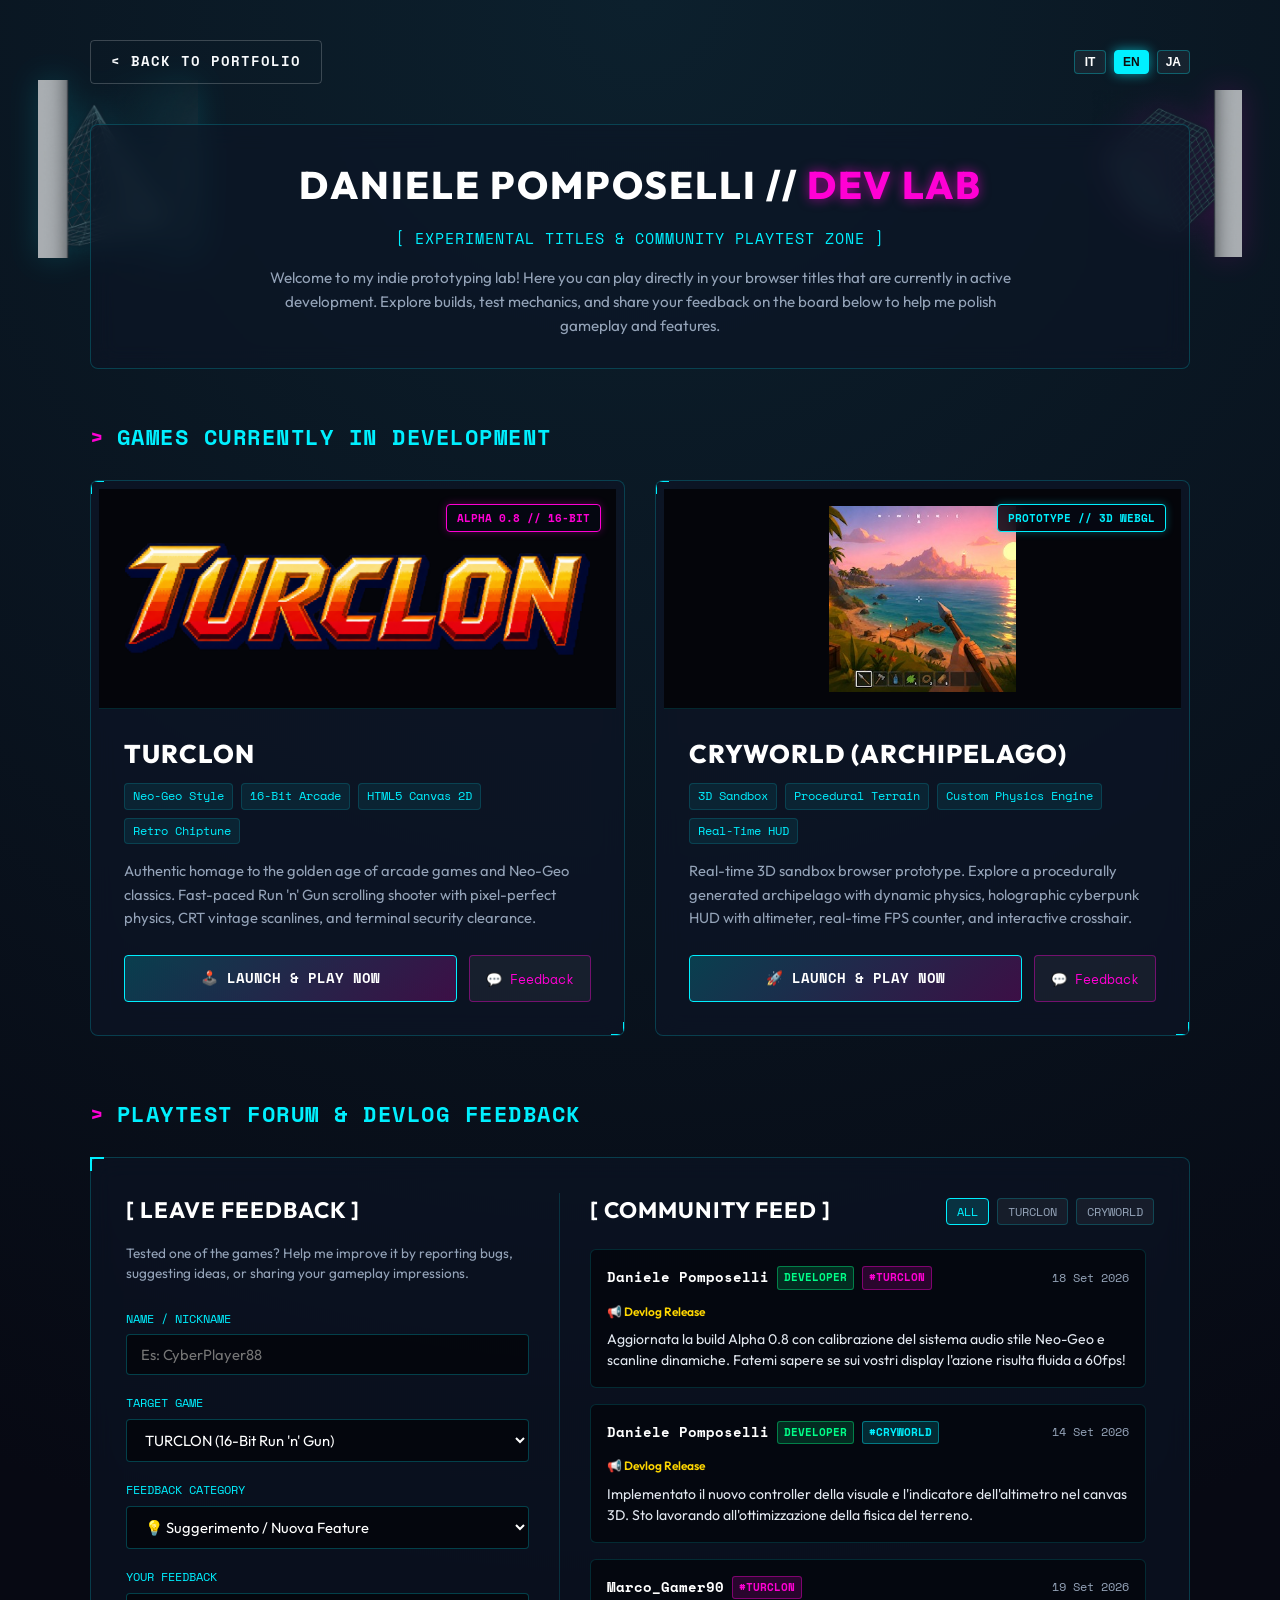
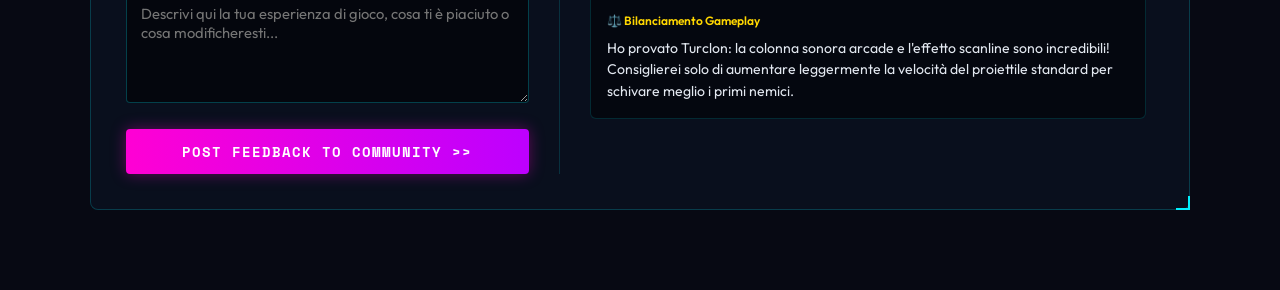
==== devlab.html @ a6f91d46 "Add DevLab page for Turclon and Cryworld games with interactive community feedback board, clickable " ====
<!DOCTYPE html>
<html lang="it">
<head>
  <meta charset="UTF-8">
  <meta name="viewport" content="width=device-width, initial-scale=1.0">
  <title>Daniele Pomposelli // Dev Lab & Playtest Feedback</title>
  <meta name="description" content="Laboratorio di sviluppo giochi indie di Daniele Pomposelli. Prova Turclon e Cryworld nel browser e invia il tuo feedback per migliorare i titoli!">
  
  <!-- Favicon -->
  <link rel="icon" type="image/png" href="assets/controller.png">

  <!-- Google Fonts -->
  <link rel="preconnect" href="https://fonts.googleapis.com">
  <link rel="preconnect" href="https://fonts.gstatic.com" crossorigin>
  <link href="https://fonts.googleapis.com/css2?family=Outfit:wght@300;400;600;700;800&family=Space+Mono:wght@400;700&family=Press+Start+2P&display=swap" rel="stylesheet">
  
  <!-- CSS Stylesheet -->
  <link rel="stylesheet" href="index.css">

  <style>
    /* Specific Styles for DevLab */
    .devlab-body {
      overflow-y: auto !important;
      min-height: 100vh;
      background: radial-gradient(circle at 50% 0%, #0c202d 0%, #070913 80%);
      padding: 40px 20px 80px 20px;
    }

    .devlab-container {
      max-width: 1100px;
      margin: 0 auto;
      position: relative;
      z-index: 10;
    }

    /* Top Navigation Bar */
    .devlab-top-nav {
      display: flex;
      justify-content: space-between;
      align-items: center;
      margin-bottom: 40px;
      flex-wrap: wrap;
      gap: 15px;
    }

    .btn-back {
      display: inline-flex;
      align-items: center;
      gap: 8px;
      font-family: 'Space Mono', monospace;
      font-size: 0.85rem;
      padding: 10px 20px;
      text-decoration: none;
    }

    /* Header Banner */
    .devlab-hero {
      text-align: center;
      margin-bottom: 50px;
      padding: 30px 20px;
      background: rgba(13, 20, 38, 0.6);
      border: 1px solid rgba(0, 240, 255, 0.2);
      border-radius: 8px;
      backdrop-filter: blur(12px);
      -webkit-backdrop-filter: blur(12px);
    }

    .devlab-title {
      font-family: 'Outfit', sans-serif;
      font-size: 2.4rem;
      font-weight: 800;
      letter-spacing: 2px;
      color: #fff;
      margin: 0 0 10px 0;
      text-transform: uppercase;
    }

    .devlab-title span {
      color: var(--neon-magenta);
      text-shadow: 0 0 12px rgba(255, 0, 212, 0.6);
    }

    .devlab-subtitle {
      font-family: 'Space Mono', monospace;
      font-size: 0.95rem;
      color: var(--neon-cyan);
      letter-spacing: 1px;
      margin: 0 0 15px 0;
    }

    .devlab-description {
      max-width: 780px;
      margin: 0 auto;
      color: var(--text-muted);
      font-size: 0.95rem;
      line-height: 1.6;
    }

    /* Games Showcase Grid */
    .section-headline {
      font-family: 'Space Mono', monospace;
      font-size: 1.4rem;
      color: var(--neon-cyan);
      margin: 40px 0 25px 0;
      letter-spacing: 1.5px;
      display: flex;
      align-items: center;
      gap: 12px;
    }

    .section-headline::before {
      content: '>';
      color: var(--neon-magenta);
    }

    .games-grid {
      display: grid;
      grid-template-columns: repeat(2, 1fr);
      gap: 30px;
      margin-bottom: 60px;
    }

    .game-showcase-card {
      background: rgba(13, 20, 38, 0.7);
      border: 1px solid rgba(0, 240, 255, 0.2);
      border-radius: 8px;
      overflow: hidden;
      display: flex;
      flex-direction: column;
      transition: all 0.4s ease;
      position: relative;
    }

    .game-showcase-card:hover {
      border-color: var(--neon-magenta);
      transform: translateY(-6px);
      box-shadow: 0 12px 30px rgba(255, 0, 212, 0.25);
    }

    .game-banner-box {
      height: 220px;
      width: 100%;
      background: #04050a;
      display: flex;
      align-items: center;
      justify-content: center;
      position: relative;
      overflow: hidden;
      border-bottom: 1px solid rgba(0, 240, 255, 0.15);
    }

    .game-banner-box img {
      max-width: 90%;
      max-height: 85%;
      object-fit: contain;
      transition: transform 0.5s ease;
    }

    .game-showcase-card:hover .game-banner-box img {
      transform: scale(1.06);
    }

    .game-status-badge {
      position: absolute;
      top: 15px;
      right: 15px;
      font-family: 'Space Mono', monospace;
      font-size: 0.7rem;
      font-weight: 700;
      padding: 4px 10px;
      border-radius: 4px;
      background: rgba(7, 9, 19, 0.85);
      backdrop-filter: blur(8px);
    }

    .badge-turclon {
      border: 1px solid var(--neon-magenta);
      color: var(--neon-magenta);
      box-shadow: 0 0 8px rgba(255, 0, 212, 0.3);
    }

    .badge-cryworld {
      border: 1px solid var(--neon-cyan);
      color: var(--neon-cyan);
      box-shadow: 0 0 8px rgba(0, 240, 255, 0.3);
    }

    .game-info {
      padding: 25px;
      flex-grow: 1;
      display: flex;
      flex-direction: column;
      justify-content: space-between;
    }

    .game-title {
      font-family: 'Outfit', sans-serif;
      font-size: 1.6rem;
      font-weight: 800;
      color: #fff;
      margin: 0 0 8px 0;
      letter-spacing: 1px;
    }

    .game-tech-tags {
      display: flex;
      flex-wrap: wrap;
      gap: 8px;
      margin-bottom: 15px;
    }

    .game-tech-tags span {
      font-family: 'Space Mono', monospace;
      font-size: 0.72rem;
      color: var(--neon-cyan);
      background: rgba(0, 240, 255, 0.08);
      padding: 3px 8px;
      border-radius: 4px;
      border: 1px solid rgba(0, 240, 255, 0.15);
    }

    .game-summary {
      color: var(--text-muted);
      font-size: 0.92rem;
      line-height: 1.6;
      margin-bottom: 25px;
    }

    .game-actions-row {
      display: flex;
      gap: 12px;
      flex-wrap: wrap;
    }

    .btn-play {
      flex: 1;
      text-align: center;
      background: linear-gradient(135deg, rgba(0, 240, 255, 0.2), rgba(255, 0, 212, 0.2));
      border: 1px solid var(--neon-cyan);
      color: #fff;
      font-family: 'Space Mono', monospace;
      font-weight: 700;
      font-size: 0.85rem;
      padding: 12px 18px;
      border-radius: 4px;
      text-decoration: none;
      transition: all 0.3s ease;
      display: inline-flex;
      align-items: center;
      justify-content: center;
      gap: 8px;
    }

    .btn-play:hover {
      background: var(--neon-cyan);
      color: #070913;
      box-shadow: 0 0 16px var(--neon-cyan);
    }

    .btn-feedback-quick {
      background: rgba(255, 255, 255, 0.05);
      border: 1px solid rgba(255, 0, 212, 0.4);
      color: var(--neon-magenta);
      font-family: 'Space Mono', monospace;
      font-size: 0.82rem;
      padding: 12px 16px;
      border-radius: 4px;
      cursor: pointer;
      transition: all 0.3s ease;
    }

    .btn-feedback-quick:hover {
      background: rgba(255, 0, 212, 0.15);
      border-color: var(--neon-magenta);
      box-shadow: 0 0 12px rgba(255, 0, 212, 0.4);
    }

    /* Feedback & Devlog Forum Section */
    .forum-container {
      display: grid;
      grid-template-columns: 1fr 1.3fr;
      gap: 30px;
      background: rgba(13, 20, 38, 0.6);
      border: 1px solid rgba(0, 240, 255, 0.2);
      border-radius: 8px;
      padding: 35px;
      backdrop-filter: blur(12px);
      -webkit-backdrop-filter: blur(12px);
    }

    /* Form Panel */
    .form-panel {
      border-right: 1px solid rgba(0, 240, 255, 0.15);
      padding-right: 30px;
    }

    .form-header {
      margin-bottom: 25px;
    }

    .form-title {
      font-family: 'Outfit', sans-serif;
      font-size: 1.4rem;
      color: #fff;
      margin: 0 0 8px 0;
      letter-spacing: 1px;
    }

    .form-desc {
      color: var(--text-muted);
      font-size: 0.85rem;
      line-height: 1.5;
    }

    .feedback-form-group {
      margin-bottom: 18px;
    }

    .feedback-label {
      display: block;
      font-family: 'Space Mono', monospace;
      font-size: 0.78rem;
      color: var(--neon-cyan);
      margin-bottom: 6px;
    }

    .feedback-input,
    .feedback-select,
    .feedback-textarea {
      width: 100%;
      background: rgba(4, 5, 10, 0.8);
      border: 1px solid rgba(0, 240, 255, 0.25);
      color: #fff;
      padding: 10px 14px;
      border-radius: 4px;
      font-family: 'Outfit', sans-serif;
      font-size: 0.92rem;
      outline: none;
      transition: all 0.3s ease;
      box-sizing: border-box;
    }

    .feedback-input:focus,
    .feedback-select:focus,
    .feedback-textarea:focus {
      border-color: var(--neon-magenta);
      box-shadow: 0 0 10px rgba(255, 0, 212, 0.4);
      background: rgba(13, 20, 38, 0.9);
    }

    .feedback-textarea {
      resize: vertical;
      min-height: 110px;
    }

    .btn-submit-feedback {
      width: 100%;
      background: linear-gradient(90deg, var(--neon-magenta), var(--neon-purple));
      border: none;
      color: #fff;
      font-family: 'Space Mono', monospace;
      font-weight: 700;
      font-size: 0.88rem;
      padding: 12px;
      border-radius: 4px;
      cursor: pointer;
      transition: all 0.3s ease;
      letter-spacing: 1px;
      box-shadow: 0 0 15px rgba(255, 0, 212, 0.35);
    }

    .btn-submit-feedback:hover {
      box-shadow: 0 0 25px var(--neon-magenta);
      transform: translateY(-2px);
    }

    /* Feed Panel */
    .feed-panel {
      display: flex;
      flex-direction: column;
    }

    .feed-header {
      display: flex;
      justify-content: space-between;
      align-items: center;
      margin-bottom: 20px;
      flex-wrap: wrap;
      gap: 10px;
    }

    .feed-title {
      font-family: 'Outfit', sans-serif;
      font-size: 1.4rem;
      color: #fff;
      margin: 0;
      letter-spacing: 1px;
    }

    .filter-pills {
      display: flex;
      gap: 8px;
    }

    .filter-btn {
      background: rgba(255, 255, 255, 0.05);
      border: 1px solid rgba(0, 240, 255, 0.2);
      color: var(--text-muted);
      font-family: 'Space Mono', monospace;
      font-size: 0.72rem;
      padding: 4px 10px;
      border-radius: 4px;
      cursor: pointer;
      transition: all 0.2s ease;
    }

    .filter-btn.active, .filter-btn:hover {
      background: rgba(0, 240, 255, 0.15);
      border-color: var(--neon-cyan);
      color: var(--neon-cyan);
    }

    .comments-list {
      display: flex;
      flex-direction: column;
      gap: 16px;
      max-height: 480px;
      overflow-y: auto;
      padding-right: 8px;
    }

    /* Custom scrollbar for comments */
    .comments-list::-webkit-scrollbar {
      width: 6px;
    }
    .comments-list::-webkit-scrollbar-thumb {
      background: rgba(0, 240, 255, 0.3);
      border-radius: 3px;
    }

    .comment-card {
      background: rgba(4, 5, 10, 0.7);
      border: 1px solid rgba(0, 240, 255, 0.15);
      border-radius: 6px;
      padding: 16px;
      position: relative;
      transition: all 0.3s ease;
    }

    .comment-card:hover {
      border-color: rgba(255, 0, 212, 0.4);
    }

    .comment-card-top {
      display: flex;
      justify-content: space-between;
      align-items: center;
      margin-bottom: 8px;
      flex-wrap: wrap;
      gap: 6px;
    }

    .comment-author-box {
      display: flex;
      align-items: center;
      gap: 8px;
    }

    .comment-author {
      font-family: 'Space Mono', monospace;
      font-size: 0.85rem;
      font-weight: 700;
      color: #fff;
    }

    .comment-tag {
      font-family: 'Space Mono', monospace;
      font-size: 0.68rem;
      padding: 2px 6px;
      border-radius: 3px;
      text-transform: uppercase;
      font-weight: 700;
    }

    .tag-turclon {
      background: rgba(255, 0, 212, 0.15);
      border: 1px solid rgba(255, 0, 212, 0.4);
      color: var(--neon-magenta);
    }

    .tag-cryworld {
      background: rgba(0, 240, 255, 0.15);
      border: 1px solid rgba(0, 240, 255, 0.4);
      color: var(--neon-cyan);
    }

    .tag-general {
      background: rgba(189, 0, 255, 0.15);
      border: 1px solid rgba(189, 0, 255, 0.4);
      color: var(--neon-purple);
    }

    .tag-dev {
      background: rgba(0, 255, 136, 0.15);
      border: 1px solid rgba(0, 255, 136, 0.4);
      color: #00ff88;
    }

    .comment-date {
      font-size: 0.72rem;
      color: var(--text-muted);
      font-family: 'Space Mono', monospace;
    }

    .comment-type-badge {
      display: inline-block;
      font-size: 0.75rem;
      color: #ffd700;
      margin-bottom: 8px;
      font-weight: 600;
    }

    .comment-text {
      color: #e2e8f0;
      font-size: 0.88rem;
      line-height: 1.5;
      margin: 0;
      word-break: break-word;
    }

    .feedback-success-msg {
      display: none;
      margin-top: 15px;
      padding: 10px;
      background: rgba(0, 255, 136, 0.15);
      border: 1px solid #00ff88;
      color: #00ff88;
      font-family: 'Space Mono', monospace;
      font-size: 0.8rem;
      border-radius: 4px;
      text-align: center;
    }

    /* Mobile Responsive Overrides */
    @media (max-width: 900px) {
      .games-grid {
        grid-template-columns: 1fr;
      }
      .forum-container {
        grid-template-columns: 1fr;
        padding: 25px 20px;
      }
      .form-panel {
        border-right: none;
        border-bottom: 1px solid rgba(0, 240, 255, 0.15);
        padding-right: 0;
        padding-bottom: 30px;
      }
      .devlab-title {
        font-size: 1.8rem;
      }
    }
  </style>
</head>
<body class="devlab-body">

  <!-- Floating 3D Geometric Wireframes Backdrop -->
  <div class="wireframe-decorations">
    <img src="assets/pyramid_cyan.png" alt="Cyan Wireframe Pyramid" class="decor-pyramid">
    <img src="assets/cube_magenta.png" alt="Magenta Wireframe Cube" class="decor-cube-magenta">
  </div>

  <div class="devlab-container">
    
    <!-- Top Nav Bar -->
    <div class="devlab-top-nav">
      <a href="index.html" class="btn btn-outline btn-back" data-i18n="back_btn">
        &lt; TORNA AL PORTFOLIO
      </a>

      <div class="lang-selector">
        <button class="lang-btn active" data-lang="it">IT</button>
        <button class="lang-btn" data-lang="en">EN</button>
        <button class="lang-btn" data-lang="ja">JA</button>
      </div>
    </div>

    <!-- Header Hero Section -->
    <div class="devlab-hero">
      <h1 class="devlab-title" data-i18n="hero_title">DANIELE POMPOSELLI // <span>DEV LAB</span></h1>
      <p class="devlab-subtitle" data-i18n="hero_sub">[ TITOLI SPERIMENTALI &amp; COMMUNITY PLAYTEST ZONE ]</p>
      <p class="devlab-description" data-i18n="hero_desc">
        Benvenuto nel mio laboratorio di prototipazione indie! Qui puoi giocare direttamente nel browser ai titoli attualmente in fase di sviluppo attivo. Esplora le build, testa le meccaniche e condividi il tuo prezioso feedback nella bacheca sottostante per aiutarmi a rifinire il gameplay e le feature.
      </p>
    </div>

    <!-- Playable Games Grid -->
    <h2 class="section-headline" data-i18n="games_headline">GIOCHI ATTUALMENTE IN SVILUPPO</h2>
    
    <div class="games-grid">
      
      <!-- GAME 1: TURCLON -->
      <div class="game-showcase-card card-hud">
        <div class="game-banner-box">
          <img src="assets/turclon_logo.png" alt="TURCLON Neo-Geo 16-Bit Run 'n' Gun">
          <span class="game-status-badge badge-turclon">ALPHA 0.8 // 16-BIT</span>
        </div>
        <div class="game-info">
          <div>
            <h3 class="game-title">TURCLON</h3>
            <div class="game-tech-tags">
              <span>Neo-Geo Style</span>
              <span>16-Bit Arcade</span>
              <span>HTML5 Canvas 2D</span>
              <span>Retro Chiptune</span>
            </div>
            <p class="game-summary" data-i18n="turclon_desc">
              Omaggio autentico all'epoca d'oro delle sale giochi arcade e dei classici SNK / Neo-Geo. Sparatutto a scorrimento Run 'n' Gun frenetico con fisica pixel-perfect, scanlines CRT vintage e selettore di autenticazione terminale.
            </p>
          </div>
          <div class="game-actions-row">
            <a href="https://danielepomposelli.com/games/turclon/index.html" target="_blank" rel="noopener noreferrer" class="btn-play" data-i18n="play_btn">
              🕹️ AVVIA &amp; GIOCA ORA
            </a>
            <button class="btn-feedback-quick" onclick="selectGameForFeedback('TURCLON')" data-i18n="fb_quick">
              💬 Feedback
            </button>
          </div>
        </div>
      </div>

      <!-- GAME 2: CRYWORLD / ARCHIPELAGO -->
      <div class="game-showcase-card card-hud">
        <div class="game-banner-box">
          <img src="assets/archipelago_card.png" alt="Cryworld Archipelago 3D Sandbox">
          <span class="game-status-badge badge-cryworld">PROTOTYPE // 3D WEBGL</span>
        </div>
        <div class="game-info">
          <div>
            <h3 class="game-title">CRYWORLD (ARCHIPELAGO)</h3>
            <div class="game-tech-tags">
              <span>3D Sandbox</span>
              <span>Procedural Terrain</span>
              <span>Custom Physics Engine</span>
              <span>Real-Time HUD</span>
            </div>
            <p class="game-summary" data-i18n="cryworld_desc">
              Prototipo sandbox 3D in tempo reale nel browser. Naviga un arcipelago generato proceduralmente con fisica dinamica, HUD olografico cyberpunk con altimetro, contatore FPS in tempo reale e mirino interattivo.
            </p>
          </div>
          <div class="game-actions-row">
            <a href="https://danielepomposelli.com/games/cryworld/index.html" target="_blank" rel="noopener noreferrer" class="btn-play" data-i18n="play_btn_cry">
              🚀 AVVIA &amp; GIOCA ORA
            </a>
            <button class="btn-feedback-quick" onclick="selectGameForFeedback('CRYWORLD')" data-i18n="fb_quick">
              💬 Feedback
            </button>
          </div>
        </div>
      </div>

    </div>

    <!-- Community Feedback Board / Blog Forum Section -->
    <h2 class="section-headline" id="feedback-section" data-i18n="forum_headline">PLAYTEST FORUM &amp; DEVLOG FEEDBACK</h2>
    
    <div class="forum-container card-hud">
      
      <!-- Left Panel: Comment Form -->
      <div class="form-panel">
        <div class="form-header">
          <h3 class="form-title" data-i18n="form_title">[ LASCIA UN FEEDBACK ]</h3>
          <p class="form-desc" data-i18n="form_desc">Hai testato uno dei giochi? Aiutami a migliorarlo segnalando bug, idee o impressioni sul gameplay.</p>
        </div>

        <form id="feedback-form" onsubmit="handleFeedbackSubmit(event)">
          <div class="feedback-form-group">
            <label class="feedback-label" for="fb-author" data-i18n="label_author">NOME / NICKNAME</label>
            <input type="text" id="fb-author" class="feedback-input" placeholder="Es: CyberPlayer88" required>
          </div>

          <div class="feedback-form-group">
            <label class="feedback-label" for="fb-game" data-i18n="label_game">GIOCO DI RIFERIMENTO</label>
            <select id="fb-game" class="feedback-select">
              <option value="TURCLON">TURCLON (16-Bit Run 'n' Gun)</option>
              <option value="CRYWORLD">CRYWORLD (3D Sandbox)</option>
              <option value="GENERALE">FEEDBACK GENERALE / ENTRAMBI</option>
            </select>
          </div>

          <div class="feedback-form-group">
            <label class="feedback-label" for="fb-category" data-i18n="label_category">CATEGORIA SEGNALAZIONE</label>
            <select id="fb-category" class="feedback-select">
              <option value="💡 Suggerimento / Idea">💡 Suggerimento / Nuova Feature</option>
              <option value="⚖️ Bilanciamento Gameplay">⚖️ Bilanciamento Gameplay &amp; Difficoltà</option>
              <option value="🐛 Bug / Problema Tecnico">🐛 Bug / Problema Tecnico</option>
              <option value="⭐ Impressioni Generali">⭐ Impressioni Generali</option>
            </select>
          </div>

          <div class="feedback-form-group">
            <label class="feedback-label" for="fb-message" data-i18n="label_message">IL TUO FEEDBACK</label>
            <textarea id="fb-message" class="feedback-textarea" placeholder="Descrivi qui la tua esperienza di gioco, cosa ti è piaciuto o cosa modificheresti..." required></textarea>
          </div>

          <button type="submit" class="btn-submit-feedback" data-i18n="submit_btn">
            INVIA FEEDBACK ALLA COMMUNITY &gt;&gt;
          </button>

          <div id="feedback-success" class="feedback-success-msg">
            ✓ Feedback pubblicato con successo nella bacheca!
          </div>
        </form>
      </div>

      <!-- Right Panel: Live Feed of Comments & Devlogs -->
      <div class="feed-panel">
        <div class="feed-header">
          <h3 class="feed-title" data-i18n="feed_title">[ FEED DELLA COMMUNITY ]</h3>
          
          <div class="filter-pills">
            <button class="filter-btn active" id="btn-filter-all" onclick="filterComments('ALL')" data-i18n="filter_all">TUTTI</button>
            <button class="filter-btn" id="btn-filter-turclon" onclick="filterComments('TURCLON')">TURCLON</button>
            <button class="filter-btn" id="btn-filter-cryworld" onclick="filterComments('CRYWORLD')">CRYWORLD</button>
          </div>
        </div>

        <div class="comments-list" id="comments-list">
          <!-- Populated dynamically by JavaScript -->
        </div>
      </div>

    </div>

  </div>

  <script>
    // Initial Pre-Populated Devlog & Playtest Posts
    const INITIAL_POSTS = [
      {
        id: 'post-1',
        author: 'Daniele Pomposelli',
        isDev: true,
        game: 'TURCLON',
        category: '📢 Devlog Release',
        date: '18 Set 2026',
        text: 'Aggiornata la build Alpha 0.8 con calibrazione del sistema audio stile Neo-Geo e scanline dinamiche. Fatemi sapere se sui vostri display l\'azione risulta fluida a 60fps!'
      },
      {
        id: 'post-2',
        author: 'Daniele Pomposelli',
        isDev: true,
        game: 'CRYWORLD',
        category: '📢 Devlog Release',
        date: '14 Set 2026',
        text: 'Implementato il nuovo controller della visuale e l\'indicatore dell\'altimetro nel canvas 3D. Sto lavorando all\'ottimizzazione della fisica del terreno.'
      },
      {
        id: 'post-3',
        author: 'Marco_Gamer90',
        isDev: false,
        game: 'TURCLON',
        category: '⚖️ Bilanciamento Gameplay',
        date: '19 Set 2026',
        text: 'Ho provato Turclon: la colonna sonora arcade e l\'effetto scanline sono incredibili! Consiglierei solo di aumentare leggermente la velocità del proiettile standard per schivare meglio i primi nemici.'
      },
      {
        id: 'post-4',
        author: 'RetroPilot',
        isDev: false,
        game: 'CRYWORLD',
        category: '💡 Suggerimento / Idea',
        date: '19 Set 2026',
        text: 'La fluidità dell\'arcipelago in 3D è ottima anche su portatile. Sarebbe fantastico aggiungere un tasto per il salto gravitazionale o una modalità turbo!'
      }
    ];

    // Load from LocalStorage or initialize with defaults
    function getStoredComments() {
      const stored = localStorage.getItem('devlab_comments_data');
      if (stored) {
        try {
          return JSON.parse(stored);
        } catch (e) {
          return INITIAL_POSTS;
        }
      }
      return INITIAL_POSTS;
    }

    function saveComments(comments) {
      localStorage.setItem('devlab_comments_data', JSON.stringify(comments));
    }

    let activeFilter = 'ALL';

    function renderComments() {
      const container = document.getElementById('comments-list');
      const comments = getStoredComments();
      container.innerHTML = '';

      const filtered = comments.filter(c => {
        if (activeFilter === 'ALL') return true;
        return c.game === activeFilter;
      });

      if (filtered.length === 0) {
        container.innerHTML = '<div style="color: #94a3b8; font-family: monospace; padding: 20px; text-align: center;">Nessun feedback trovato per questo filtro. Sii il primo a scriverne uno!</div>';
        return;
      }

      filtered.forEach(c => {
        const card = document.createElement('div');
        card.className = 'comment-card';

        let tagClass = 'tag-general';
        if (c.game === 'TURCLON') tagClass = 'tag-turclon';
        else if (c.game === 'CRYWORLD') tagClass = 'tag-cryworld';

        const devBadge = c.isDev ? '<span class="comment-tag tag-dev">DEVELOPER</span>' : '';

        card.innerHTML = `
          <div class="comment-card-top">
            <div class="comment-author-box">
              <span class="comment-author">${escapeHtml(c.author)}</span>
              ${devBadge}
              <span class="comment-tag ${tagClass}">#${c.game}</span>
            </div>
            <span class="comment-date">${c.date}</span>
          </div>
          <div class="comment-type-badge">${escapeHtml(c.category)}</div>
          <p class="comment-text">${escapeHtml(c.text)}</p>
        `;
        container.appendChild(card);
      });
    }

    function handleFeedbackSubmit(e) {
      e.preventDefault();
      const authorInput = document.getElementById('fb-author');
      const gameInput = document.getElementById('fb-game');
      const categoryInput = document.getElementById('fb-category');
      const messageInput = document.getElementById('fb-message');

      const author = authorInput.value.trim();
      const game = gameInput.value;
      const category = categoryInput.value;
      const message = messageInput.value.trim();

      if (!author || !message) return;

      const today = new Date();
      const formattedDate = today.toLocaleDateString('it-IT', { day: '2-digit', month: 'short', year: 'numeric' });

      const newPost = {
        id: 'post-' + Date.now(),
        author: author,
        isDev: false,
        game: game,
        category: category,
        date: formattedDate,
        text: message
      };

      const comments = getStoredComments();
      comments.unshift(newPost); // Add new comment at the top
      saveComments(comments);

      // Render updated list
      renderComments();

      // Show success message
      const successEl = document.getElementById('feedback-success');
      successEl.style.display = 'block';
      setTimeout(() => {
        successEl.style.display = 'none';
      }, 4000);

      // Clear fields
      authorInput.value = '';
      messageInput.value = '';

      // Scroll comments into view smoothly
      document.getElementById('comments-list').scrollTop = 0;
    }

    function filterComments(game) {
      activeFilter = game;
      document.querySelectorAll('.filter-btn').forEach(btn => {
        btn.classList.toggle('active', btn.textContent === (game === 'ALL' ? 'TUTTI' : game));
      });
      renderComments();
    }

    function selectGameForFeedback(gameName) {
      const selectEl = document.getElementById('fb-game');
      if (selectEl) {
        selectEl.value = gameName;
      }
      const section = document.getElementById('feedback-section');
      if (section) {
        section.scrollIntoView({ behavior: 'smooth' });
      }
      setTimeout(() => {
        document.getElementById('fb-message').focus();
      }, 500);
    }

    function escapeHtml(str) {
      return str.replace(/&/g, '&amp;').replace(/</g, '&lt;').replace(/>/g, '&gt;').replace(/"/g, '&quot;');
    }

    // Multilingual Translations for DevLab
    const devlabTranslations = {
      it: {
        back_btn: "< TORNA AL PORTFOLIO",
        hero_title: "DANIELE POMPOSELLI // <span>DEV LAB</span>",
        hero_sub: "[ TITOLI SPERIMENTALI &amp; COMMUNITY PLAYTEST ZONE ]",
        hero_desc: "Benvenuto nel mio laboratorio di prototipazione indie! Qui puoi giocare direttamente nel browser ai titoli attualmente in fase di sviluppo attivo. Esplora le build, testa le meccaniche e condividi il tuo prezioso feedback nella bacheca sottostante per aiutarmi a rifinire il gameplay e le feature.",
        games_headline: "GIOCHI ATTUALMENTE IN SVILUPPO",
        play_btn: "🕹️ AVVIA &amp; GIOCA ORA",
        play_btn_cry: "🚀 AVVIA &amp; GIOCA ORA",
        fb_quick: "💬 Feedback",
        turclon_desc: "Omaggio autentico all'epoca d'oro delle sale giochi arcade e dei classici SNK / Neo-Geo. Sparatutto a scorrimento Run 'n' Gun frenetico con fisica pixel-perfect, scanlines CRT vintage e selettore di autenticazione terminale.",
        cryworld_desc: "Prototipo sandbox 3D in tempo reale nel browser. Naviga un arcipelago generato proceduralmente con fisica dinamica, HUD olografico cyberpunk con altimetro, contatore FPS in tempo reale e mirino interattivo.",
        forum_headline: "PLAYTEST FORUM &amp; DEVLOG FEEDBACK",
        form_title: "[ LASCIA UN FEEDBACK ]",
        form_desc: "Hai testato uno dei giochi? Aiutami a migliorarlo segnalando bug, idee o impressioni sul gameplay.",
        label_author: "NOME / NICKNAME",
        label_game: "GIOCO DI RIFERIMENTO",
        label_category: "CATEGORIA SEGNALAZIONE",
        label_message: "IL TUO FEEDBACK",
        submit_btn: "INVIA FEEDBACK ALLA COMMUNITY >>",
        feed_title: "[ FEED DELLA COMMUNITY ]",
        filter_all: "TUTTI"
      },
      en: {
        back_btn: "< BACK TO PORTFOLIO",
        hero_title: "DANIELE POMPOSELLI // <span>DEV LAB</span>",
        hero_sub: "[ EXPERIMENTAL TITLES &amp; COMMUNITY PLAYTEST ZONE ]",
        hero_desc: "Welcome to my indie prototyping lab! Here you can play directly in your browser titles that are currently in active development. Explore builds, test mechanics, and share your feedback on the board below to help me polish gameplay and features.",
        games_headline: "GAMES CURRENTLY IN DEVELOPMENT",
        play_btn: "🕹️ LAUNCH &amp; PLAY NOW",
        play_btn_cry: "🚀 LAUNCH &amp; PLAY NOW",
        fb_quick: "💬 Feedback",
        turclon_desc: "Authentic homage to the golden age of arcade games and Neo-Geo classics. Fast-paced Run 'n' Gun scrolling shooter with pixel-perfect physics, CRT vintage scanlines, and terminal security clearance.",
        cryworld_desc: "Real-time 3D sandbox browser prototype. Explore a procedurally generated archipelago with dynamic physics, holographic cyberpunk HUD with altimeter, real-time FPS counter, and interactive crosshair.",
        forum_headline: "PLAYTEST FORUM &amp; DEVLOG FEEDBACK",
        form_title: "[ LEAVE FEEDBACK ]",
        form_desc: "Tested one of the games? Help me improve it by reporting bugs, suggesting ideas, or sharing your gameplay impressions.",
        label_author: "NAME / NICKNAME",
        label_game: "TARGET GAME",
        label_category: "FEEDBACK CATEGORY",
        label_message: "YOUR FEEDBACK",
        submit_btn: "POST FEEDBACK TO COMMUNITY >>",
        feed_title: "[ COMMUNITY FEED ]",
        filter_all: "ALL"
      },
      ja: {
        back_btn: "< ポートフォリオに戻る",
        hero_title: "DANIELE POMPOSELLI // <span>開発ラボ</span>",
        hero_sub: "[ 実験的タイトル ＆ コミュニティ・プレイテストゾーン ]",
        hero_desc: "インディーゲーム開発プロトタイピングラボへようこそ！現在開発中のタイトルをブラウザ上で直接プレイできます。メカニクスをテストし、ゲームプレイを洗練させるためのフィードバックをぜひ下の掲示板に残してください。",
        games_headline: "現在開発中のゲーム",
        play_btn: "🕹️ 今すぐプレイ",
        play_btn_cry: "🚀 今すぐプレイ",
        fb_quick: "💬 フィードバック",
        turclon_desc: "アーケード黄金期とネオジオへの正統なオマージュ。ピクセルパーフェクトな物理演算、レトロCRTスキャンライン、ターミナル認証ゲートを備えたハイスピードRun 'n' Gun。",
        cryworld_desc: "ブラウザ上で動作するリアルタイム3Dサンドボックス。動的な物理演算、高度計、リアルタイムFPSカウンター、照準を備えたサイバーパンクHUDで群島を探索。",
        forum_headline: "プレイテスト掲示板 ＆ 開発フィードバック",
        form_title: "[ フィードバックを投稿 ]",
        form_desc: "ゲームをテストしましたか？バグ報告、新機能のアイデア、プレイの感想をお寄せください。",
        label_author: "名前 / ニックネーム",
        label_game: "対象ゲーム",
        label_category: "カテゴリー",
        label_message: "フィードバック内容",
        submit_btn: "コミュニティに投稿する >>",
        feed_title: "[ コミュニティ・フィード ]",
        filter_all: "すべて"
      }
    };

    function setLanguage(lang) {
      if (!devlabTranslations[lang]) lang = 'it';

      document.querySelectorAll('.lang-btn').forEach(btn => {
        btn.classList.toggle('active', btn.getAttribute('data-lang') === lang);
      });

      document.querySelectorAll('[data-i18n]').forEach(el => {
        const key = el.getAttribute('data-i18n');
        if (devlabTranslations[lang][key]) {
          el.innerHTML = devlabTranslations[lang][key];
        }
      });

      // Update back button href with lang query
      const backBtn = document.querySelector('.btn-back');
      if (backBtn) {
        backBtn.setAttribute('href', `index.html?lang=${lang}`);
      }
    }

    // Language selector buttons listener
    document.querySelectorAll('.lang-btn').forEach(btn => {
      btn.addEventListener('click', () => {
        const selected = btn.getAttribute('data-lang');
        setLanguage(selected);
      });
    });

    // Initialize on DOM load
    document.addEventListener('DOMContentLoaded', () => {
      renderComments();

      // Read lang from URL
      const urlParams = new URLSearchParams(window.location.search);
      const urlLang = urlParams.get('lang');
      if (urlLang && devlabTranslations[urlLang]) {
        setLanguage(urlLang);
      } else {
        const browserLang = (navigator.language || '').substring(0, 2).toLowerCase();
        if (devlabTranslations[browserLang]) {
          setLanguage(browserLang);
        } else {
          setLanguage('it');
        }
      }
    });
  </script>
</body>
</html>
---- index.css ----
/* ==========================================================================
   DANIELE POMPOSELLI PORTFOLIO CSS
   Theme: Cyber-Neon Dark Mode (Cyan/Magenta/Purple)
   ========================================================================== */

/* Design Variables */
:root {
  --neon-cyan: #00f0ff;
  --neon-magenta: #ff00d4;
  --neon-purple: #bd00ff;
  --bg-dark: #070913;
  --bg-darker: #04050a;
  --bg-card: rgba(13, 20, 38, 0.55);
  --text-light: #f8fafc;
  --text-muted: #94a3b8;
  --border-glow: rgba(0, 240, 255, 0.15);
  --font-main: 'Outfit', sans-serif;
  --font-retro: 'Press Start 2P', monospace;
}

/* Base Reset & Styling */
* {
  box-sizing: border-box;
}

html {
  scroll-behavior: smooth;
}

body {
  background: radial-gradient(circle at 50% 0%, #0c202d 0%, #070913 60%);
  color: var(--text-light);
  font-family: var(--font-main);
  margin: 0;
  padding: 0;
  overflow-x: hidden;
  position: relative;
  min-height: 100vh;
  line-height: 1.6;
}

/* Background Wireframe & Glow Decorations */
.wireframe-decorations {
  position: absolute;
  top: 0;
  left: 0;
  width: 100%;
  height: 100%;
  pointer-events: none;
  z-index: 1;
  overflow: hidden;
}

.wireframe-decorations img {
  position: absolute;
  opacity: 0.65;
  transition: opacity 0.5s ease;
}

/* Hover-float keyframes */
@keyframes float-y-1 {
  0% { transform: translateY(0px) rotate(0deg); }
  50% { transform: translateY(-12px) rotate(2deg); }
  100% { transform: translateY(0px) rotate(0deg); }
}

@keyframes float-y-2 {
  0% { transform: translateY(0px) rotate(0deg); }
  50% { transform: translateY(12px) rotate(-2deg); }
  100% { transform: translateY(0px) rotate(0deg); }
}

@keyframes pulse-galaxy {
  0% { transform: scale(1) rotate(0deg); opacity: 0.5; }
  50% { transform: scale(1.05) rotate(5deg); opacity: 0.8; }
  100% { transform: scale(1) rotate(0deg); opacity: 0.5; }
}

.decor-pyramid {
  left: 3%;
  top: 80px;
  width: 160px;
  filter: drop-shadow(0 0 15px rgba(0, 240, 255, 0.25));
  animation: float-y-1 6s ease-in-out infinite;
}

.decor-cube-magenta {
  right: 3%;
  top: 90px;
  width: 150px;
  filter: drop-shadow(0 0 15px rgba(255, 0, 212, 0.25));
  animation: float-y-2 7s ease-in-out infinite;
}

.decor-cube-purple {
  left: 2%;
  top: 360px;
  width: 140px;
  filter: drop-shadow(0 0 15px rgba(189, 0, 255, 0.25));
  animation: float-y-1 8s ease-in-out infinite;
}

.decor-galaxy-1 {
  left: -60px;
  top: 610px;
  width: 230px;
  animation: pulse-galaxy 15s ease-in-out infinite;
}

.decor-galaxy-2 {
  right: -60px;
  top: 380px;
  width: 230px;
  animation: pulse-galaxy 18s ease-in-out infinite;
}

/* Floating Retro Pixel Art Elements (Right Margin) */
.retro-accents {
  position: fixed;
  right: 40px;
  top: 50%;
  transform: translateY(-50%);
  display: flex;
  flex-direction: column;
  gap: 25px;
  z-index: 90;
  pointer-events: none;
}

.retro-accent-item {
  width: 32px;
  height: 32px;
  display: flex;
  justify-content: center;
  align-items: center;
  filter: drop-shadow(0 0 8px var(--neon-cyan));
  animation: float-y-1 3.5s ease-in-out infinite;
}

.retro-accent-item img {
  width: 100%;
  height: 100%;
  object-fit: contain;
}

/* ==========================================================================
   Split-Screen Dashboard Layout
   ========================================================================== */
.app-layout {
  display: flex;
  width: 100vw;
  height: 100vh;
  overflow: hidden;
}

/* Sidebar HUD Panel (Left side) */
.sidebar-hud {
  width: 320px;
  height: 100vh;
  flex-shrink: 0;
  background: rgba(13, 20, 38, 0.7);
  border-right: 1px solid rgba(0, 240, 255, 0.15);
  backdrop-filter: blur(20px);
  -webkit-backdrop-filter: blur(20px);
  padding: 40px 30px;
  box-sizing: border-box;
  display: flex;
  flex-direction: column;
  justify-content: space-between;
  align-items: center;
  position: relative;
  z-index: 100;
  text-align: center;
  box-shadow: 10px 0 30px rgba(0, 0, 0, 0.5);
}

.sidebar-header {
  display: flex;
  flex-direction: column;
  align-items: center;
  gap: 15px;
  width: 100%;
}

.sidebar-header .profile-pic-link {
  text-decoration: none;
  display: inline-block;
  position: relative;
  cursor: pointer;
}

.sidebar-header .profile-pic-container {
  width: 140px;
  height: 140px;
  border-radius: 50%;
  border: 2px solid rgba(0, 240, 255, 0.3);
  position: relative;
  box-shadow: 0 0 20px rgba(0, 240, 255, 0.15);
  margin-bottom: 12px;
  overflow: hidden;
  transition: all 0.4s cubic-bezier(0.175, 0.885, 0.32, 1.275);
}

.sidebar-header .profile-pic-link:hover .profile-pic-container {
  transform: scale(1.05);
  border-color: var(--neon-magenta);
  box-shadow: 0 0 25px rgba(255, 0, 212, 0.5), 0 0 45px rgba(0, 240, 255, 0.3);
}

.sidebar-header .profile-pic {
  width: 100%;
  height: 100%;
  object-fit: cover;
  transition: transform 0.4s ease;
}

.sidebar-header .profile-pic-link:hover .profile-pic {
  transform: scale(1.05);
}

.profile-devlab-badge {
  position: absolute;
  bottom: 6px;
  left: 50%;
  transform: translateX(-50%);
  background: rgba(7, 9, 19, 0.92);
  border: 1px solid var(--neon-magenta);
  color: var(--neon-magenta);
  font-family: 'Space Mono', monospace;
  font-size: 0.65rem;
  font-weight: 700;
  padding: 3px 10px;
  border-radius: 12px;
  letter-spacing: 1px;
  white-space: nowrap;
  box-shadow: 0 0 10px rgba(255, 0, 212, 0.4);
  transition: all 0.3s ease;
  z-index: 10;
  pointer-events: none;
}

.sidebar-header .profile-pic-link:hover .profile-devlab-badge {
  background: var(--neon-magenta);
  color: #070913;
  box-shadow: 0 0 18px var(--neon-magenta);
}

.sidebar-header .hero-name {
  font-family: 'Outfit', sans-serif;
  font-size: 1.5rem;
  font-weight: 800;
  letter-spacing: 1px;
  margin: 0;
  color: #fff;
  text-transform: uppercase;
}

.sidebar-header .hero-subtitle {
  font-size: 0.65rem;
  font-weight: 700;
  color: var(--text-muted);
  line-height: 1.4;
  margin: 0;
  letter-spacing: 0.5px;
}

/* Sidebar Navigation */
.sidebar-nav {
  width: 100%;
  margin: 30px 0;
}

.sidebar-nav ul {
  list-style: none;
  padding: 0;
  margin: 0;
  display: flex;
  flex-direction: column;
  gap: 20px;
  align-items: center;
}

.sidebar-nav li {
  width: 100%;
  text-align: center;
}

.sidebar-nav a {
  display: inline-block;
  color: var(--text-light);
  text-decoration: none;
  font-family: 'Space Mono', monospace;
  font-weight: 700;
  font-size: 0.78rem;
  letter-spacing: 0.5px;
  transition: all 0.3s ease;
  position: relative;
  padding: 6px 0;
}

.sidebar-nav a::after {
  content: '';
  position: absolute;
  bottom: 0;
  left: 0;
  width: 0;
  height: 2px;
  background: var(--neon-cyan);
  box-shadow: 0 0 10px var(--neon-cyan);
  transition: width 0.3s cubic-bezier(0.165, 0.84, 0.44, 1);
}

.sidebar-nav a:hover, .sidebar-nav a.active {
  color: var(--neon-cyan);
  text-shadow: 0 0 8px rgba(0, 240, 255, 0.6);
}

.sidebar-nav a:hover::after, .sidebar-nav a.active::after {
  width: 100%;
}

.sidebar-nav a.nav-devlab {
  color: var(--neon-magenta);
}

.sidebar-nav a.nav-devlab::after {
  background: var(--neon-magenta);
  box-shadow: 0 0 10px var(--neon-magenta);
}

.sidebar-nav a.nav-devlab:hover {
  color: #fff;
  text-shadow: 0 0 10px var(--neon-magenta);
}

.sidebar-actions {
  width: 100%;
}

.sidebar-actions .btn {
  width: 100%;
  text-align: center;
}

.sidebar-footer {
  width: 100%;
  display: flex;
  justify-content: center;
}

/* Scrollable Content Panel (Right side) */
.content-panel {
  flex-grow: 1;
  height: 100vh;
  overflow-y: auto;
  overflow-x: hidden;
  padding: 60px 40px;
  box-sizing: border-box;
  scroll-behavior: smooth;
  position: relative;
  z-index: 10;
}

nav a::after {
  content: '';
  position: absolute;
  bottom: 0;
  left: 0;
  width: 0;
  height: 2px;
  background: var(--neon-cyan);
  box-shadow: 0 0 10px var(--neon-cyan);
  transition: width 0.3s cubic-bezier(0.165, 0.84, 0.44, 1);
}

nav a:hover, nav a.active {
  color: var(--neon-cyan);
  text-shadow: 0 0 8px rgba(0, 240, 255, 0.6);
}

nav a:hover::after, nav a.active::after {
  width: 100%;
}

/* Layout Main Container */
main {
  position: relative;
  z-index: 10;
}

/* Sections Base Styling */
section {
  padding: 60px 0;
}

.section-title {
  font-size: 1.5rem;
  font-weight: 800;
  color: var(--neon-cyan);
  letter-spacing: 2px;
  margin: 0 0 35px 0;
  text-shadow: 0 0 10px rgba(0, 240, 255, 0.35);
  display: inline-block;
  position: relative;
}

/* Hero Section */
.hero-section {
  padding: 100px 0 80px 0;
  display: flex;
  justify-content: center;
  align-items: center;
}

.hero-container {
  display: flex;
  align-items: center;
  gap: 45px;
  width: 100%;
}

.profile-pic-container {
  width: 170px;
  height: 170px;
  border-radius: 50%;
  padding: 4px;
  background: linear-gradient(135deg, var(--neon-cyan) 0%, var(--neon-magenta) 100%);
  box-shadow: 0 0 20px rgba(0, 240, 255, 0.45), 0 0 40px rgba(255, 0, 212, 0.2);
  flex-shrink: 0;
  transition: transform 0.5s cubic-bezier(0.175, 0.885, 0.32, 1.275);
}

.profile-pic-container:hover {
  transform: scale(1.06) rotate(3deg);
}

.profile-pic {
  width: 100%;
  height: 100%;
  border-radius: 50%;
  object-fit: cover;
  border: 3px solid var(--bg-dark);
}

.hero-text-container {
  flex-grow: 1;
}

.hero-name {
  font-size: 3.2rem;
  font-weight: 800;
  margin: 0 0 8px 0;
  letter-spacing: 1.5px;
  color: #ffffff;
  text-shadow: 0 2px 10px rgba(0,0,0,0.6);
}

.hero-subtitle {
  font-size: 0.88rem;
  font-weight: 600;
  color: var(--neon-cyan);
  letter-spacing: 1px;
  margin: 0 0 28px 0;
  text-shadow: 0 0 8px rgba(0, 240, 255, 0.3);
}

.hero-actions {
  display: flex;
  gap: 16px;
}

.btn {
  padding: 10px 24px;
  border-radius: 4px;
  font-weight: 700;
  font-size: 0.8rem;
  letter-spacing: 1px;
  text-decoration: none;
  text-transform: uppercase;
  transition: all 0.3s cubic-bezier(0.165, 0.84, 0.44, 1);
  display: inline-block;
  cursor: pointer;
}

.btn-cyan {
  background: var(--neon-cyan);
  color: var(--bg-dark);
  border: 1px solid var(--neon-cyan);
  box-shadow: 0 0 12px rgba(0, 240, 255, 0.35);
}

.btn-cyan:hover {
  background: transparent;
  color: var(--neon-cyan);
  box-shadow: 0 0 20px rgba(0, 240, 255, 0.55);
  transform: translateY(-2px);
}

.btn-outline {
  background: transparent;
  color: var(--text-light);
  border: 1px solid rgba(255, 255, 255, 0.2);
}

.btn-outline:hover {
  border-color: var(--neon-cyan);
  color: var(--neon-cyan);
  box-shadow: 0 0 12px rgba(0, 240, 255, 0.25);
  transform: translateY(-2px);
}

/* ==========================================================================
   Bento Dashboard Section (Bento Grid)
   ========================================================================== */
.dashboard-section {
  position: relative;
}

.bento-grid {
  display: grid;
  grid-template-columns: repeat(4, 1fr);
  grid-auto-rows: minmax(130px, auto);
  gap: 20px;
}

.bento-card {
  position: relative;
  background: var(--bg-card);
  border: 1px solid rgba(0, 240, 255, 0.12);
  border-radius: 6px;
  padding: 24px;
  backdrop-filter: blur(16px);
  -webkit-backdrop-filter: blur(16px);
  box-shadow: inset 0 0 20px rgba(0, 240, 255, 0.03), 0 8px 32px rgba(0,0,0,0.3);
  transition: all 0.4s cubic-bezier(0.165, 0.84, 0.44, 1);
  box-sizing: border-box;
}

/* Specific Bento Block Layout spans */
.bento-about {
  grid-column: span 3;
  grid-row: span 2;
  display: flex;
  flex-direction: column;
}

.bento-status {
  grid-column: span 1;
  grid-row: span 2;
  font-family: 'Space Mono', monospace;
}

.bento-skill {
  grid-column: span 1;
  min-height: 200px;
  text-align: center;
  display: flex;
  flex-direction: column;
  justify-content: center;
  align-items: center;
}

/* Bento headers */
.bento-header {
  font-family: 'Outfit', sans-serif;
  font-size: 0.9rem;
  font-weight: 800;
  letter-spacing: 2px;
  margin: 0 0 16px 0;
  color: #00f0ff;
  text-shadow: 0 0 8px rgba(0, 240, 255, 0.35);
  text-transform: uppercase;
}

.bento-body {
  flex-grow: 1;
}

.about-text {
  font-size: 0.92rem;
  line-height: 1.7;
  color: #d1d5db;
  margin: 0;
}

/* Bento hover highlights */
.bento-card:hover {
  transform: translateY(-4px);
  border-color: rgba(0, 240, 255, 0.4);
  box-shadow: 0 8px 24px rgba(0, 240, 255, 0.15), inset 0 0 12px rgba(0, 240, 255, 0.05);
}

.bento-skill:hover {
  border-color: rgba(255, 0, 212, 0.4);
  box-shadow: 0 8px 24px rgba(255, 0, 212, 0.15), inset 0 0 12px rgba(255, 0, 212, 0.05);
}

/* System status layout styles */
.status-list {
  display: flex;
  flex-direction: column;
  gap: 12px;
  font-size: 0.72rem;
  font-weight: 700;
  color: rgba(255, 255, 255, 0.75);
}

.status-item {
  display: flex;
  flex-direction: column;
  gap: 4px;
}

.status-label {
  color: var(--text-muted);
  letter-spacing: 0.5px;
}

.status-value {
  font-size: 0.75rem;
}

.val-cyan { color: #00f0ff; text-shadow: 0 0 8px rgba(0, 240, 255, 0.4); }
.val-purple { color: #bd00ff; text-shadow: 0 0 8px rgba(189, 0, 255, 0.4); }

/* Progress bar wrappers */
.status-bar-wrapper {
  display: flex;
  align-items: center;
  gap: 8px;
}

.status-bar-wrapper .status-bar-text {
  font-size: 0.7rem;
  color: #fff;
  min-width: 28px;
  text-align: right;
}

.status-bar {
  flex-grow: 1;
  height: 6px;
  background: rgba(255, 255, 255, 0.08);
  border-radius: 3px;
  overflow: hidden;
  position: relative;
}

.status-bar::after {
  content: '';
  position: absolute;
  top: 0;
  left: 0;
  height: 100%;
  border-radius: 3px;
  transition: width 1s ease-out;
}

.bar-magenta {
  background: linear-gradient(90deg, #bd00ff, #ff00d4);
  box-shadow: 0 0 8px #ff00d4;
  height: 100%;
  width: 98%;
  border-radius: 3px;
}

.bar-cyan {
  background: linear-gradient(90deg, #00f0ff, #00b8ff);
  box-shadow: 0 0 8px #00f0ff;
  height: 100%;
  width: 100%;
  border-radius: 3px;
}

/* Skills card details inside Bento */
.skill-icon-wrapper {
  height: 50px;
  display: flex;
  justify-content: center;
  align-items: center;
  margin-bottom: 12px;
}

.skill-icon {
  max-height: 100%;
  max-width: 100%;
  object-fit: contain;
  filter: drop-shadow(0 0 8px rgba(0, 240, 255, 0.3));
  transition: all 0.3s ease;
}

.bento-skill:hover .skill-icon {
  filter: drop-shadow(0 0 12px var(--neon-magenta));
}

.skill-name {
  font-size: 0.9rem;
  font-weight: 700;
  margin: 0 0 6px 0;
  color: #ffffff;
  line-height: 1.3;
}

.skill-desc {
  font-size: 0.72rem;
  color: var(--text-muted);
  margin: 0;
  line-height: 1.3;
  font-family: 'Space Mono', monospace;
}

/* Experiences Section (Skill Tree Canvas) */
.experiences-section {
  position: relative;
}

.skill-tree-container {
  position: relative;
  width: 100%;
  max-width: 855px;
  height: 260px;
  margin: 40px auto 0 auto;
}

/* SVG Connection Lines overlay */
#skill-tree-svg {
  position: absolute;
  top: 0;
  left: 0;
  width: 100%;
  height: 100%;
  z-index: 2;
  pointer-events: none;
}

.tree-line {
  fill: none;
  stroke: var(--neon-cyan);
  stroke-width: 2px;
  filter: drop-shadow(0 0 6px var(--neon-cyan));
  stroke-dasharray: 8px, 4px;
  animation: line-dash-flow 25s linear infinite;
}

@keyframes line-dash-flow {
  to {
    stroke-dashoffset: -200px;
  }
}

/* Row wrapper for absolute nodes placement */
.tree-row {
  position: absolute;
  width: 100%;
}

.row-top {
  top: 0px;
  height: 82px;
}

.row-bottom {
  top: 130px;
  height: 80px;
}

/* Node card styling */
.project-node {
  position: absolute;
  cursor: pointer;
  z-index: 5;
  transition: transform 0.3s cubic-bezier(0.175, 0.885, 0.32, 1.2);
}

.project-node:hover {
  transform: scale(1.08);
  z-index: 10;
}

.card-inner {
  border-radius: 6px;
  overflow: hidden;
  display: flex;
  align-items: center;
  justify-content: center;
  box-shadow: 0 4px 15px rgba(0, 0, 0, 0.4);
  transition: box-shadow 0.3s ease;
  background: var(--bg-darker);
}

.project-node img {
  width: 100%;
  height: auto;
  display: block;
}

#node-iiiteam { left: 184px; width: 86px; }
#node-red41 { left: 281px; width: 86px; }
#node-archipelago { left: 378px; width: 85px; }
#node-bubbletaxi { left: 474px; width: 86px; }
#node-tatacook { left: 572px; width: 85px; }
#node-red41-gameplay { left: 669px; width: 85px; }

#node-huawei { left: 326px; width: 130px; }
#node-retro { left: 572px; width: 160px; }

/* Custom Glows on hover per card theme */
#node-iiiteam:hover .card-inner { box-shadow: 0 0 16px rgba(0, 240, 255, 0.6); }
#node-red41:hover .card-inner { box-shadow: 0 0 16px rgba(255, 0, 127, 0.6); }
#node-archipelago:hover .card-inner { box-shadow: 0 0 16px rgba(0, 240, 255, 0.6); }
#node-bubbletaxi:hover .card-inner { box-shadow: 0 0 16px rgba(0, 240, 255, 0.6); }
#node-tatacook:hover .card-inner { box-shadow: 0 0 16px rgba(189, 0, 255, 0.6); }
#node-huawei:hover .card-inner { box-shadow: 0 0 16px rgba(255, 0, 0, 0.5); }
#node-red41-gameplay:hover .card-inner { box-shadow: 0 0 16px rgba(255, 0, 127, 0.6); }
#node-retro:hover .card-inner { box-shadow: 0 0 16px rgba(189, 0, 255, 0.6); }

/* Web Projects Section & HUD styling */
.web-projects-section {
  position: relative;
  overflow: hidden;
  padding: 60px 0;
}

/* Vector Grid lines background */
.section-grid-bg {
  position: absolute;
  top: 0;
  left: 0;
  width: 100%;
  height: 100%;
  background-image: 
    linear-gradient(rgba(0, 240, 255, 0.04) 1px, transparent 1px),
    linear-gradient(90deg, rgba(0, 240, 255, 0.04) 1px, transparent 1px);
  background-size: 40px 40px;
  background-position: center top;
  pointer-events: none;
  mask-image: radial-gradient(circle at center, black 20%, transparent 80%);
  -webkit-mask-image: radial-gradient(circle at center, black 20%, transparent 80%);
  z-index: 1;
}

.web-projects-grid {
  display: flex;
  justify-content: center;
  flex-wrap: wrap;
  gap: 40px;
  margin-top: 30px;
  position: relative;
  z-index: 2;
}

.web-card {
  display: block;
  width: 280px;
  text-decoration: none;
  color: inherit;
  cursor: pointer;
  transition: transform 0.4s cubic-bezier(0.165, 0.84, 0.44, 1);
}

.card-hud {
  position: relative;
  border: 1px solid rgba(0, 240, 255, 0.15);
  background: rgba(7, 9, 19, 0.65);
  backdrop-filter: blur(12px);
  -webkit-backdrop-filter: blur(12px);
  border-radius: 6px;
  padding: 8px;
}

/* Cybernetic corner brackets */
.card-hud::before,
.card-hud::after {
  content: '';
  position: absolute;
  width: 12px;
  height: 12px;
  border-color: #00f0ff;
  border-style: solid;
  pointer-events: none;
  transition: all 0.3s ease;
}

.card-hud::before {
  top: -1px;
  left: -1px;
  border-width: 2px 0 0 2px;
}

.card-hud::after {
  bottom: -1px;
  right: -1px;
  border-width: 0 2px 2px 0;
}

.web-card:hover {
  transform: translateY(-8px);
}

#project-sesia:hover {
  border-color: rgba(0, 240, 255, 0.6);
  box-shadow: 0 0 25px rgba(0, 240, 255, 0.4);
}

#project-vale:hover {
  border-color: rgba(255, 0, 212, 0.6);
  box-shadow: 0 0 25px rgba(255, 0, 212, 0.4);
}

#project-vale::before,
#project-vale::after {
  border-color: #ff00d4;
}

#project-sesia:hover::before,
#project-sesia:hover::after {
  width: 20px;
  height: 20px;
}

#project-vale:hover::before,
#project-vale:hover::after {
  width: 20px;
  height: 20px;
}

.web-card-inner {
  position: relative;
  border-radius: 4px;
  overflow: hidden;
  background: var(--bg-darker);
  aspect-ratio: 1 / 1;
}

.web-card img {
  width: 100%;
  height: 100%;
  object-fit: cover;
  display: block;
  transition: transform 0.5s ease;
}

.web-card:hover img {
  transform: scale(1.05);
}

/* Hover overlay slide-up details */
.web-card-overlay {
  position: absolute;
  top: 0;
  left: 0;
  width: 100%;
  height: 100%;
  background: rgba(7, 9, 19, 0.92);
  display: flex;
  align-items: center;
  justify-content: center;
  opacity: 0;
  transition: opacity 0.35s ease;
  padding: 20px;
  text-align: center;
  box-sizing: border-box;
}

.web-card:hover .web-card-overlay {
  opacity: 1;
}

.overlay-content {
  transform: translateY(15px);
  transition: transform 0.4s cubic-bezier(0.165, 0.84, 0.44, 1);
}

.web-card:hover .overlay-content {
  transform: translateY(0);
}

.overlay-title {
  font-family: 'Outfit', sans-serif;
  color: #fff;
  font-size: 1.2rem;
  margin: 0 0 10px 0;
  font-weight: 700;
  letter-spacing: 1px;
  text-transform: uppercase;
}

.overlay-desc {
  font-size: 0.8rem;
  color: rgba(255, 255, 255, 0.7);
  line-height: 1.4;
  margin: 0 0 15px 0;
}

.tech-tags {
  display: flex;
  justify-content: center;
  gap: 8px;
  flex-wrap: wrap;
}

.tech-tags span {
  font-size: 0.65rem;
  font-weight: 700;
  background: rgba(255, 255, 255, 0.05);
  border: 1px solid rgba(255, 255, 255, 0.15);
  padding: 3px 8px;
  border-radius: 3px;
  color: rgba(255, 255, 255, 0.85);
  letter-spacing: 0.5px;
}

#project-sesia .tech-tags span {
  border-color: rgba(0, 240, 255, 0.3);
  color: #00f0ff;
}

#project-vale .tech-tags span {
  border-color: rgba(255, 0, 212, 0.3);
  color: #ff00d4;
}

/* Footer & Contacts with HUD Terminal */
footer {
  background: var(--bg-darker);
  border-top: 1px solid rgba(0, 240, 255, 0.12);
  padding: 50px 0 35px 0;
  margin-top: 100px;
  position: relative;
  z-index: 10;
}

.footer-container {
  max-width: 900px;
  margin: 0 auto;
  padding: 0 24px;
}

.footer-top {
  display: flex;
  justify-content: center;
  padding-bottom: 30px;
  border-bottom: 1px solid rgba(255, 255, 255, 0.05);
}

.footer-hud-panel {
  width: 100%;
  max-width: 600px;
  padding: 24px;
  box-sizing: border-box;
}

.footer-hud-title {
  font-family: 'Outfit', sans-serif;
  color: #00f0ff;
  font-size: 0.8rem;
  font-weight: 700;
  letter-spacing: 2px;
  margin: 0 0 20px 0;
  text-align: center;
  opacity: 0.85;
  position: relative;
}

.footer-hud-content {
  display: flex;
  justify-content: space-around;
  align-items: center;
  gap: 20px;
}

.social-links {
  display: flex;
  gap: 16px;
}

.social-icon-btn {
  width: 44px;
  height: 44px;
  border-radius: 4px;
  background: rgba(13, 20, 38, 0.5);
  border: 1px solid rgba(0, 240, 255, 0.2);
  display: flex;
  justify-content: center;
  align-items: center;
  color: var(--text-light);
  transition: all 0.3s ease;
  cursor: pointer;
}

.social-icon-btn svg {
  fill: currentColor;
  transition: transform 0.3s ease;
}

.social-icon-btn:hover {
  border-color: var(--neon-cyan);
  color: var(--neon-cyan);
  box-shadow: 0 0 12px rgba(0, 240, 255, 0.3);
  background: rgba(0, 240, 255, 0.05);
}

.social-icon-btn:hover svg {
  transform: scale(1.1);
}

/* Individual Social Glow Colors */
.soc-li:hover {
  border-color: #0077b5;
  color: #0077b5;
  box-shadow: 0 0 14px rgba(0, 119, 181, 0.5);
  background: rgba(0, 119, 181, 0.05);
}

.soc-tg:hover {
  border-color: #00f0ff;
  color: #00f0ff;
  box-shadow: 0 0 14px rgba(0, 240, 255, 0.5);
  background: rgba(0, 240, 255, 0.05);
}

.soc-x:hover {
  border-color: #fff;
  color: #fff;
  box-shadow: 0 0 14px rgba(255, 255, 255, 0.5);
  background: rgba(255, 255, 255, 0.05);
}

/* ArtStation Button */
.artstation-btn {
  display: flex;
  align-items: center;
  padding: 9px 18px;
  border-radius: 4px;
  background: rgba(13, 20, 38, 0.5);
  border: 1px solid rgba(0, 240, 255, 0.2);
  color: var(--text-light);
  text-decoration: none;
  font-weight: 700;
  font-size: 0.8rem;
  letter-spacing: 1.5px;
  transition: all 0.3s ease;
}

.artstation-btn:hover {
  border-color: var(--neon-cyan);
  color: var(--neon-cyan);
  box-shadow: 0 0 12px rgba(0, 240, 255, 0.3);
  background: rgba(0, 240, 255, 0.05);
}

/* Email container */
.email-input-container {
  display: flex;
  align-items: center;
}

.email-input-wrapper {
  display: flex;
  align-items: center;
  padding: 10px 22px;
  border-radius: 4px;
  background: rgba(13, 20, 38, 0.5);
  border: 1px solid rgba(0, 240, 255, 0.2);
  min-width: 140px;
  justify-content: center;
  transition: all 0.3s ease;
}

.email-input-wrapper:hover {
  border-color: var(--neon-cyan);
  box-shadow: 0 0 14px rgba(0, 240, 255, 0.4);
  background: rgba(0, 240, 255, 0.05);
}

.email-icon {
  fill: var(--text-muted);
  margin-right: 8px;
  transition: fill 0.3s ease;
}

.email-input-wrapper:hover .email-icon {
  fill: var(--neon-cyan);
}

.email-link {
  color: var(--text-light);
  text-decoration: none;
  font-weight: 700;
  font-size: 0.85rem;
  letter-spacing: 1.5px;
  text-transform: uppercase;
  transition: color 0.3s ease;
}

.email-input-wrapper:hover .email-link {
  color: var(--neon-cyan);
}

.footer-bottom {
  padding-top: 20px;
  display: flex;
  justify-content: center;
  align-items: center;
}

.copyright {
  font-size: 0.72rem;
  color: var(--text-muted);
  margin: 0;
  letter-spacing: 1px;
}


/* ==========================================================================
   RESPONSIVE DESIGN (Media Queries)
   ========================================================================== */

/* Hide floating right elements on smaller viewports */
@media (max-width: 1100px) {
  .retro-accents {
    display: none;
  }
}

/* Tablet Layout (max-width: 900px) */
@media (max-width: 900px) {
  main {
    padding-top: 75px;
  }

  section {
    padding: 40px 0;
  }

  .decor-pyramid,
  .decor-cube-magenta,
  .decor-cube-purple,
  .decor-galaxy-1,
  .decor-galaxy-2 {
    opacity: 0.3; /* fade decor elements so they do not clash with content */
  }

  /* Split-screen mobile stacking */
  .app-layout {
    flex-direction: column;
    height: auto;
    overflow: visible;
    width: 100%;
  }

  body {
    overflow-y: auto;
    height: auto;
  }

  .sidebar-hud {
    width: 100%;
    height: auto;
    padding: 30px 20px;
    border-right: none;
    border-bottom: 1px solid rgba(0, 240, 255, 0.15);
    position: relative;
    box-shadow: 0 10px 30px rgba(0, 0, 0, 0.5);
    gap: 20px;
  }

  .sidebar-header .profile-pic-container {
    transform: translateX(-35px);
  }

  .sidebar-nav {
    margin: 15px 0;
  }

  .sidebar-nav ul {
    flex-direction: row;
    flex-wrap: wrap;
    justify-content: center;
    gap: 15px;
  }

  .sidebar-actions {
    max-width: 280px;
    margin: 0 auto;
  }

  .content-panel {
    width: 100%;
    height: auto;
    overflow-y: visible;
    padding: 40px 20px;
  }

  /* Bento Grid Adjustment */
  .bento-grid {
    grid-template-columns: repeat(2, 1fr);
    gap: 15px;
  }
  .bento-about {
    grid-column: span 2;
  }
  .bento-status {
    grid-column: span 2;
  }
  .bento-skill {
    grid-column: span 1;
  }

  /* Experiences Skill Tree -> Flat Vertical Timeline */
  .skill-tree-container {
    height: auto;
    display: flex;
    flex-direction: column;
    align-items: center;
    gap: 20px;
    margin-top: 25px;
  }

  #skill-tree-svg {
    display: none; /* Hide SVG connection canvas */
  }

  .tree-row {
    position: relative;
    top: auto;
    height: auto;
    width: 100%;
    display: flex;
    flex-direction: column;
    align-items: center;
    gap: 20px;
  }

  .project-node {
    position: relative;
    left: auto !important;
    top: auto !important;
    margin: 0 auto;
    width: 100% !important;
    max-width: 280px; /* center and size nodes to fit smartphone screens */
  }

  /* Web projects */
  .web-projects-grid {
    gap: 24px;
  }

  .web-card {
    width: 240px;
  }
}

/* Smartphone Layout (max-width: 600px) */
@media (max-width: 600px) {
  .sidebar-header .hero-name {
    font-size: 1.3rem;
  }

  .sidebar-header .profile-pic-container {
    width: 100px;
    height: 100px;
  }

  .sidebar-nav ul {
    gap: 10px 18px;
  }

  .sidebar-actions {
    width: 100%;
    max-width: 240px;
  }

  .btn {
    width: 100%;
    padding: 11px 20px;
  }

  /* Bento cards padding override */
  .bento-card {
    padding: 20px 16px;
  }

  .about-text {
    font-size: 0.88rem;
    line-height: 1.6;
  }

  /* Bento Grid to single column */
  .bento-grid {
    grid-template-columns: 1fr;
    gap: 15px;
  }

  .bento-about,
  .bento-status,
  .bento-skill {
    grid-column: span 1 !important;
    grid-row: auto !important;
  }

  .bento-skill {
    min-height: 160px;
  }

  /* Footer Stacked */
  .footer-hud-content {
    flex-direction: column;
    gap: 25px;
  }

  .social-links,
  .email-input-container {
    width: 100%;
    justify-content: center;
  }
}
/* Language Selector styling */
.lang-selector {
  display: flex;
  gap: 8px;
  align-items: center;
  justify-content: center;
}

.lang-floating {
  position: fixed;
  top: 25px;
  right: 40px;
  z-index: 1000;
  background: rgba(13, 20, 38, 0.6);
  border: 1px solid rgba(0, 240, 255, 0.2);
  padding: 6px;
  border-radius: 6px;
  backdrop-filter: blur(12px);
  -webkit-backdrop-filter: blur(12px);
  box-shadow: 0 4px 20px rgba(0, 0, 0, 0.3);
}

.lang-btn {
  background: rgba(255, 255, 255, 0.05);
  border: 1px solid rgba(0, 240, 255, 0.3);
  color: #fff;
  padding: 4px 8px;
  font-family: 'Inter', sans-serif;
  font-size: 0.75rem;
  font-weight: 600;
  border-radius: 4px;
  cursor: pointer;
  transition: all 0.3s ease;
  min-width: 32px;
  text-align: center;
}

.lang-btn:hover {
  background: rgba(0, 240, 255, 0.1);
  border-color: #00f0ff;
  box-shadow: 0 0 8px rgba(0, 240, 255, 0.4);
}

.lang-btn.active {
  background: #00f0ff;
  border-color: #00f0ff;
  color: #0d0d0d;
  box-shadow: 0 0 12px rgba(0, 240, 255, 0.6);
}

@media (max-width: 900px) {
  .lang-floating {
    position: absolute;
    top: 15px;
    right: 20px;
    background: rgba(13, 20, 38, 0.85);
  }
}
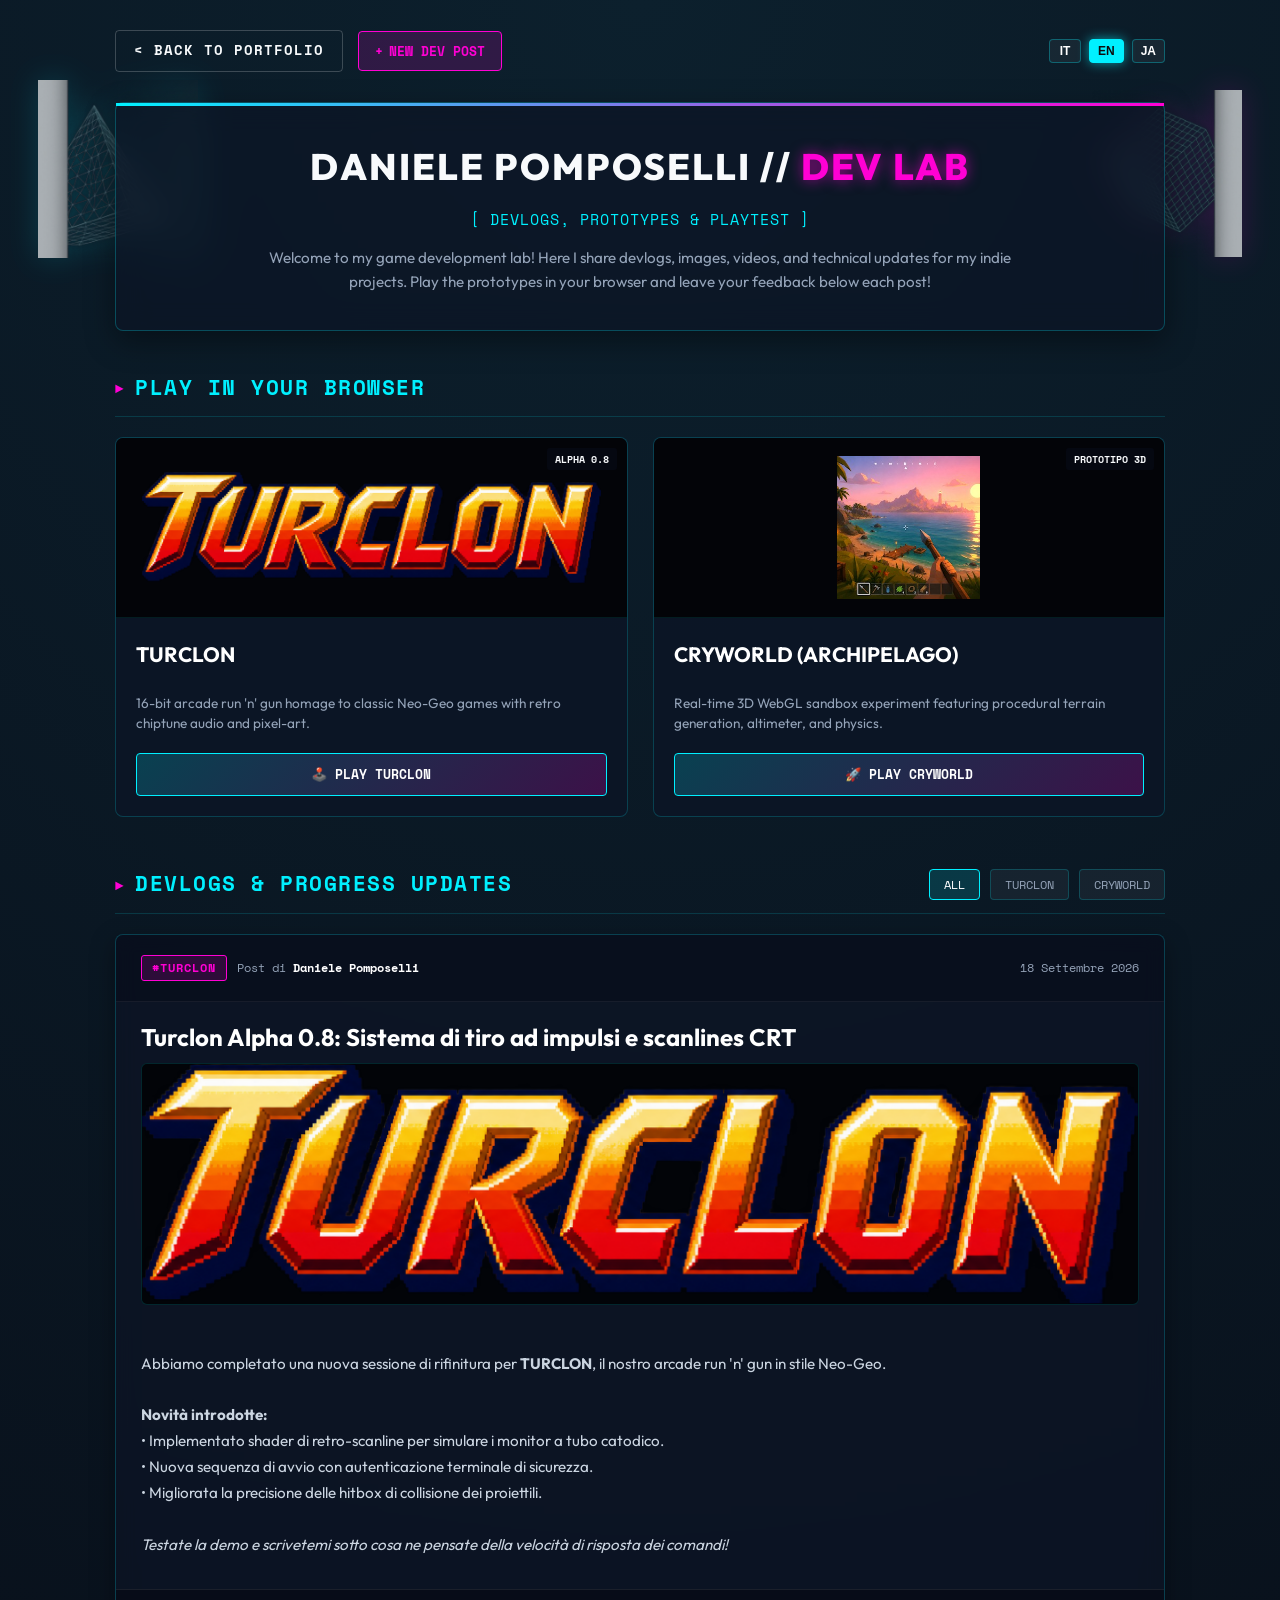
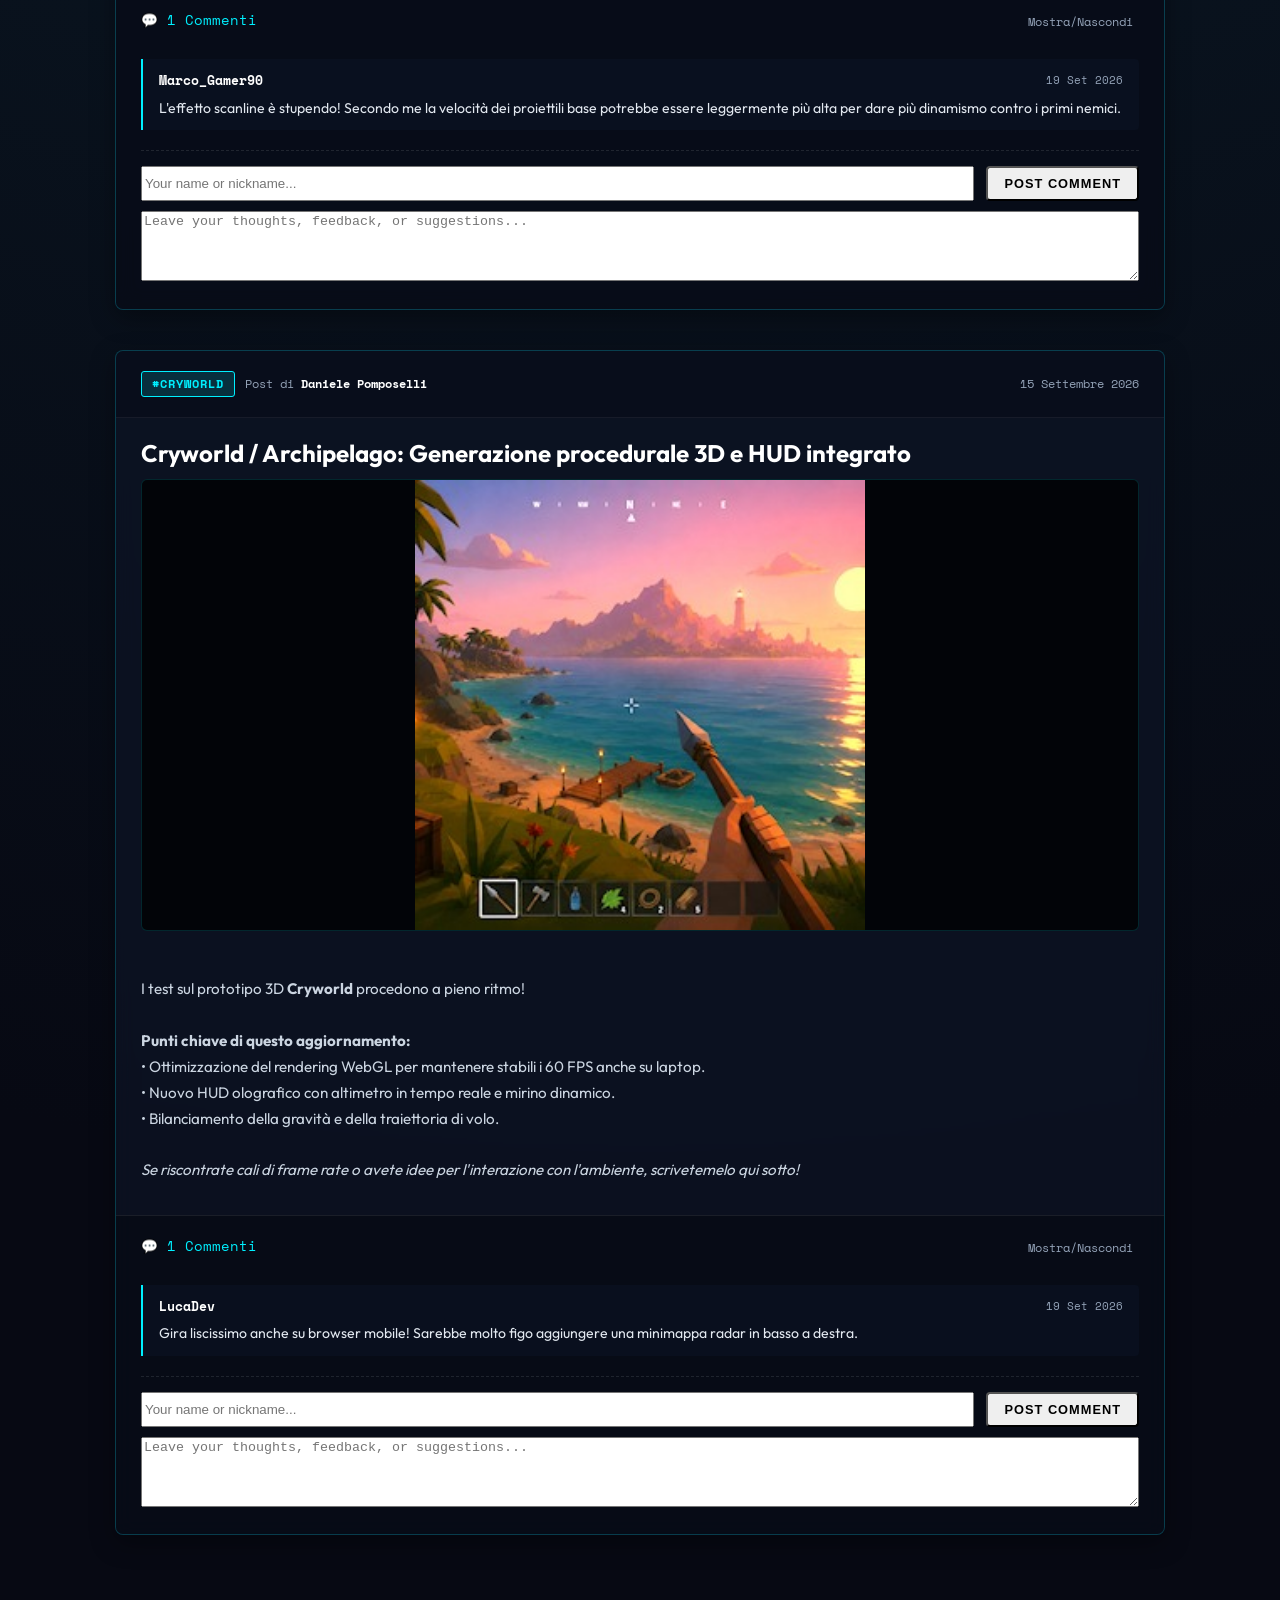
==== commit babe56a9: "Enhance DevLab with full devlog posts system, media support (images/videos), comments, and email ale" ====
--- a/devlab.html
+++ b/devlab.html
@@ -3,8 +3,8 @@
 <head>
   <meta charset="UTF-8">
   <meta name="viewport" content="width=device-width, initial-scale=1.0">
-  <title>Daniele Pomposelli // Dev Lab & Playtest Feedback</title>
-  <meta name="description" content="Laboratorio di sviluppo giochi indie di Daniele Pomposelli. Prova Turclon e Cryworld nel browser e invia il tuo feedback per migliorare i titoli!">
+  <title>Daniele Pomposelli // Dev Lab &amp; Game Devlogs</title>
+  <meta name="description" content="Laboratorio di sviluppo giochi indie e devlog di Daniele Pomposelli. Prova Turclon e Cryworld, guarda video e immagini dello sviluppo e commenta per dare il tuo feedback!">
   
   <!-- Favicon -->
   <link rel="icon" type="image/png" href="assets/controller.png">
@@ -14,73 +14,115 @@
   <link rel="preconnect" href="https://fonts.gstatic.com" crossorigin>
   <link href="https://fonts.googleapis.com/css2?family=Outfit:wght@300;400;600;700;800&family=Space+Mono:wght@400;700&family=Press+Start+2P&display=swap" rel="stylesheet">
   
-  <!-- CSS Stylesheet -->
+  <!-- Base Stylesheet -->
   <link rel="stylesheet" href="index.css">
 
   <style>
-    /* Specific Styles for DevLab */
-    .devlab-body {
+    /* ==========================================================================
+       DEVLAB & BLOG/FORUM SPECIFIC STYLES
+       ========================================================================== */
+    body.devlab-body {
       overflow-y: auto !important;
       min-height: 100vh;
-      background: radial-gradient(circle at 50% 0%, #0c202d 0%, #070913 80%);
-      padding: 40px 20px 80px 20px;
-    }
-
-    .devlab-container {
-      max-width: 1100px;
+      background: radial-gradient(circle at 50% 0%, #0c202d 0%, #070913 85%);
+      color: var(--text-light);
+      padding: 30px 15px 80px 15px;
+    }
+
+    .devlab-wrapper {
+      max-width: 1050px;
       margin: 0 auto;
       position: relative;
       z-index: 10;
     }
 
-    /* Top Navigation Bar */
-    .devlab-top-nav {
+    /* Top Navigation */
+    .devlab-nav {
       display: flex;
       justify-content: space-between;
       align-items: center;
-      margin-bottom: 40px;
+      margin-bottom: 30px;
       flex-wrap: wrap;
       gap: 15px;
     }
 
-    .btn-back {
+    .nav-left-group {
+      display: flex;
+      align-items: center;
+      gap: 15px;
+      flex-wrap: wrap;
+    }
+
+    .btn-nav {
       display: inline-flex;
       align-items: center;
       gap: 8px;
       font-family: 'Space Mono', monospace;
       font-size: 0.85rem;
-      padding: 10px 20px;
+      padding: 9px 18px;
       text-decoration: none;
-    }
-
-    /* Header Banner */
-    .devlab-hero {
+      border-radius: 4px;
+    }
+
+    .btn-new-post {
+      background: rgba(255, 0, 212, 0.15);
+      border: 1px solid var(--neon-magenta);
+      color: var(--neon-magenta);
+      font-family: 'Space Mono', monospace;
+      font-size: 0.82rem;
+      font-weight: 700;
+      padding: 9px 16px;
+      border-radius: 4px;
+      cursor: pointer;
+      transition: all 0.3s ease;
+      display: inline-flex;
+      align-items: center;
+      gap: 6px;
+    }
+
+    .btn-new-post:hover {
+      background: var(--neon-magenta);
+      color: #070913;
+      box-shadow: 0 0 16px var(--neon-magenta);
+    }
+
+    /* Hero section */
+    .devlab-header-card {
       text-align: center;
-      margin-bottom: 50px;
-      padding: 30px 20px;
-      background: rgba(13, 20, 38, 0.6);
-      border: 1px solid rgba(0, 240, 255, 0.2);
+      padding: 35px 25px;
+      background: rgba(13, 20, 38, 0.65);
+      border: 1px solid rgba(0, 240, 255, 0.25);
       border-radius: 8px;
-      backdrop-filter: blur(12px);
-      -webkit-backdrop-filter: blur(12px);
-    }
-
-    .devlab-title {
+      backdrop-filter: blur(14px);
+      -webkit-backdrop-filter: blur(14px);
+      margin-bottom: 40px;
+      position: relative;
+      box-shadow: 0 10px 30px rgba(0, 0, 0, 0.4);
+    }
+
+    .devlab-header-card::before {
+      content: '';
+      position: absolute;
+      top: 0; left: 0; right: 0;
+      height: 3px;
+      background: linear-gradient(90deg, var(--neon-cyan), var(--neon-magenta));
+    }
+
+    .devlab-main-title {
       font-family: 'Outfit', sans-serif;
-      font-size: 2.4rem;
+      font-size: 2.3rem;
       font-weight: 800;
       letter-spacing: 2px;
-      color: #fff;
       margin: 0 0 10px 0;
       text-transform: uppercase;
     }
 
-    .devlab-title span {
+    .devlab-main-title span {
       color: var(--neon-magenta);
-      text-shadow: 0 0 12px rgba(255, 0, 212, 0.6);
-    }
-
-    .devlab-subtitle {
+      text-shadow: 0 0 14px rgba(255, 0, 212, 0.6);
+    }
+
+    .devlab-tagline {
       font-family: 'Space Mono', monospace;
       font-size: 0.95rem;
       color: var(--neon-cyan);
@@ -88,477 +130,502 @@
       margin: 0 0 15px 0;
     }
 
-    .devlab-description {
-      max-width: 780px;
+    .devlab-intro {
+      max-width: 760px;
       margin: 0 auto;
       color: var(--text-muted);
       font-size: 0.95rem;
       line-height: 1.6;
     }
 
-    /* Games Showcase Grid */
-    .section-headline {
-      font-family: 'Space Mono', monospace;
-      font-size: 1.4rem;
+    /* Section Headers */
+    .section-title-bar {
+      display: flex;
+      justify-content: space-between;
+      align-items: center;
+      margin: 40px 0 20px 0;
+      border-bottom: 1px solid rgba(0, 240, 255, 0.15);
+      padding-bottom: 12px;
+      flex-wrap: wrap;
+      gap: 15px;
+    }
+
+    .section-title-bar h2 {
+      font-family: 'Space Mono', monospace;
+      font-size: 1.3rem;
       color: var(--neon-cyan);
-      margin: 40px 0 25px 0;
       letter-spacing: 1.5px;
-      display: flex;
-      align-items: center;
-      gap: 12px;
-    }
-
-    .section-headline::before {
-      content: '>';
+      margin: 0;
+      display: flex;
+      align-items: center;
+      gap: 10px;
+    }
+
+    .section-title-bar h2::before {
+      content: '►';
       color: var(--neon-magenta);
-    }
-
-    .games-grid {
+      font-size: 0.9rem;
+    }
+
+    /* Playable Games Quick Cards */
+    .playable-grid {
       display: grid;
       grid-template-columns: repeat(2, 1fr);
-      gap: 30px;
-      margin-bottom: 60px;
-    }
-
-    .game-showcase-card {
+      gap: 25px;
+      margin-bottom: 50px;
+    }
+
+    .playable-card {
+      background: rgba(13, 20, 38, 0.75);
+      border: 1px solid rgba(0, 240, 255, 0.2);
+      border-radius: 8px;
+      overflow: hidden;
+      display: flex;
+      flex-direction: column;
+      transition: all 0.3s ease;
+    }
+
+    .playable-card:hover {
+      border-color: var(--neon-cyan);
+      transform: translateY(-4px);
+      box-shadow: 0 10px 25px rgba(0, 240, 255, 0.2);
+    }
+
+    .playable-thumb {
+      height: 180px;
+      background: #030408;
+      display: flex;
+      align-items: center;
+      justify-content: center;
+      position: relative;
+      border-bottom: 1px solid rgba(0, 240, 255, 0.1);
+    }
+
+    .playable-thumb img {
+      max-width: 90%;
+      max-height: 80%;
+      object-fit: contain;
+    }
+
+    .playable-badge {
+      position: absolute;
+      top: 10px;
+      right: 10px;
+      font-family: 'Space Mono', monospace;
+      font-size: 0.65rem;
+      font-weight: 700;
+      padding: 3px 8px;
+      border-radius: 3px;
+      background: rgba(7, 9, 19, 0.85);
+    }
+
+    .playable-body {
+      padding: 20px;
+      display: flex;
+      flex-direction: column;
+      flex-grow: 1;
+      justify-content: space-between;
+    }
+
+    .playable-title {
+      font-family: 'Outfit', sans-serif;
+      font-size: 1.3rem;
+      font-weight: 700;
+      color: #fff;
+      margin: 0 0 8px 0;
+    }
+
+    .playable-desc {
+      color: var(--text-muted);
+      font-size: 0.85rem;
+      line-height: 1.5;
+      margin-bottom: 20px;
+    }
+
+    .btn-launch-game {
+      width: 100%;
+      text-align: center;
+      background: linear-gradient(135deg, rgba(0, 240, 255, 0.2), rgba(255, 0, 212, 0.2));
+      border: 1px solid var(--neon-cyan);
+      color: #fff;
+      font-family: 'Space Mono', monospace;
+      font-size: 0.82rem;
+      font-weight: 700;
+      padding: 10px;
+      border-radius: 4px;
+      text-decoration: none;
+      transition: all 0.3s ease;
+      display: flex;
+      align-items: center;
+      justify-content: center;
+      gap: 8px;
+    }
+
+    .btn-launch-game:hover {
+      background: var(--neon-cyan);
+      color: #070913;
+      box-shadow: 0 0 15px var(--neon-cyan);
+    }
+
+    /* Filter Controls */
+    .filter-bar {
+      display: flex;
+      gap: 10px;
+      flex-wrap: wrap;
+    }
+
+    .filter-chip {
+      background: rgba(255, 255, 255, 0.05);
+      border: 1px solid rgba(0, 240, 255, 0.2);
+      color: var(--text-muted);
+      font-family: 'Space Mono', monospace;
+      font-size: 0.75rem;
+      padding: 6px 14px;
+      border-radius: 4px;
+      cursor: pointer;
+      transition: all 0.2s ease;
+    }
+
+    .filter-chip.active, .filter-chip:hover {
+      background: rgba(0, 240, 255, 0.15);
+      border-color: var(--neon-cyan);
+      color: #fff;
+    }
+
+    /* Devlog Post Feed */
+    .posts-feed {
+      display: flex;
+      flex-direction: column;
+      gap: 40px;
+      margin-top: 20px;
+    }
+
+    .devlog-post {
       background: rgba(13, 20, 38, 0.7);
       border: 1px solid rgba(0, 240, 255, 0.2);
       border-radius: 8px;
       overflow: hidden;
+      backdrop-filter: blur(10px);
+      box-shadow: 0 8px 24px rgba(0, 0, 0, 0.35);
+      transition: border-color 0.3s ease;
+    }
+
+    .devlog-post:hover {
+      border-color: rgba(0, 240, 255, 0.4);
+    }
+
+    .post-header {
+      padding: 20px 25px;
+      border-bottom: 1px solid rgba(255, 255, 255, 0.06);
+      display: flex;
+      justify-content: space-between;
+      align-items: center;
+      flex-wrap: wrap;
+      gap: 10px;
+      background: rgba(7, 9, 19, 0.4);
+    }
+
+    .post-meta-left {
+      display: flex;
+      align-items: center;
+      gap: 10px;
+      flex-wrap: wrap;
+    }
+
+    .post-game-tag {
+      font-family: 'Space Mono', monospace;
+      font-size: 0.72rem;
+      font-weight: 700;
+      padding: 3px 10px;
+      border-radius: 3px;
+      letter-spacing: 1px;
+    }
+
+    .tag-turclon-color {
+      background: rgba(255, 0, 212, 0.15);
+      border: 1px solid var(--neon-magenta);
+      color: var(--neon-magenta);
+    }
+
+    .tag-cryworld-color {
+      background: rgba(0, 240, 255, 0.15);
+      border: 1px solid var(--neon-cyan);
+      color: var(--neon-cyan);
+    }
+
+    .tag-general-color {
+      background: rgba(189, 0, 255, 0.15);
+      border: 1px solid var(--neon-purple);
+      color: var(--neon-purple);
+    }
+
+    .post-author-badge {
+      font-family: 'Space Mono', monospace;
+      font-size: 0.75rem;
+      color: var(--text-muted);
+    }
+
+    .post-author-badge strong {
+      color: #fff;
+    }
+
+    .post-date {
+      font-family: 'Space Mono', monospace;
+      font-size: 0.75rem;
+      color: var(--text-muted);
+    }
+
+    .post-title-area {
+      padding: 20px 25px 10px 25px;
+    }
+
+    .post-title {
+      font-family: 'Outfit', sans-serif;
+      font-size: 1.5rem;
+      font-weight: 700;
+      color: #fff;
+      margin: 0;
+      line-height: 1.3;
+    }
+
+    .post-content {
+      padding: 10px 25px 20px 25px;
+      color: #cbd5e1;
+      font-size: 0.95rem;
+      line-height: 1.7;
+    }
+
+    .post-content p {
+      margin-bottom: 12px;
+    }
+
+    /* Media Containers */
+    .post-media {
+      margin: 0 25px 20px 25px;
+      border-radius: 6px;
+      overflow: hidden;
+      border: 1px solid rgba(0, 240, 255, 0.15);
+      background: #020408;
+      max-height: 480px;
+      display: flex;
+      justify-content: center;
+      align-items: center;
+    }
+
+    .post-media img {
+      width: 100%;
+      height: auto;
+      max-height: 450px;
+      object-fit: contain;
+      display: block;
+    }
+
+    .post-media-video {
+      position: relative;
+      width: 100%;
+      padding-bottom: 56.25%; /* 16:9 */
+      height: 0;
+    }
+
+    .post-media-video iframe,
+    .post-media-video video {
+      position: absolute;
+      top: 0;
+      left: 0;
+      width: 100%;
+      height: 100%;
+      border: none;
+    }
+
+    /* Comments Section under each Post */
+    .post-comments-container {
+      border-top: 1px solid rgba(255, 255, 255, 0.08);
+      background: rgba(4, 6, 14, 0.5);
+      padding: 20px 25px;
+    }
+
+    .comments-header-bar {
+      display: flex;
+      justify-content: space-between;
+      align-items: center;
+      cursor: pointer;
+      padding-bottom: 12px;
+      user-select: none;
+    }
+
+    .comments-count {
+      font-family: 'Space Mono', monospace;
+      font-size: 0.85rem;
+      color: var(--neon-cyan);
+      display: flex;
+      align-items: center;
+      gap: 6px;
+    }
+
+    .toggle-comments-btn {
+      font-family: 'Space Mono', monospace;
+      font-size: 0.78rem;
+      color: var(--text-muted);
+      background: none;
+      border: none;
+      cursor: pointer;
+    }
+
+    .toggle-comments-btn:hover {
+      color: var(--neon-cyan);
+    }
+
+    .comments-feed-single {
       display: flex;
       flex-direction: column;
-      transition: all 0.4s ease;
+      gap: 14px;
+      margin: 15px 0 20px 0;
+    }
+
+    .single-comment {
+      background: rgba(13, 20, 38, 0.5);
+      border-left: 2px solid var(--neon-cyan);
+      padding: 12px 16px;
+      border-radius: 0 4px 4px 0;
+    }
+
+    .single-comment.from-dev {
+      border-left-color: var(--neon-magenta);
+      background: rgba(255, 0, 212, 0.05);
+    }
+
+    .single-comment-header {
+      display: flex;
+      justify-content: space-between;
+      margin-bottom: 6px;
+    }
+
+    .single-comment-author {
+      font-family: 'Space Mono', monospace;
+      font-size: 0.8rem;
+      font-weight: 700;
+      color: #fff;
+    }
+
+    .single-comment-author .badge-dev {
+      background: var(--neon-magenta);
+      color: #070913;
+      padding: 1px 6px;
+      border-radius: 3px;
+      font-size: 0.65rem;
+      margin-left: 6px;
+    }
+
+    .single-comment-date {
+      font-family: 'Space Mono', monospace;
+      font-size: 0.7rem;
+      color: var(--text-muted);
+    }
+
+    .single-comment-text {
+      font-size: 0.88rem;
+      color: #e2e8f0;
+      margin: 0;
+      line-height: 1.45;
+    }
+
+    /* Add comment inline form */
+    .add-comment-box {
+      margin-top: 15px;
+      padding-top: 15px;
+      border-top: 1px dashed rgba(255, 255, 255, 0.1);
+    }
+
+    .add-comment-inputs {
+      display: flex;
+      gap: 12px;
+      margin-bottom: 10px;
+      flex-wrap: wrap;
+    }
+
+    .input-author {
+      flex: 1;
+      min-width: 180px;
+    }
+
+    .input-comment-msg {
+      width: 100%;
+      min-height: 70px;
+      resize: vertical;
+    }
+
+    .comment-status-msg {
+      font-family: 'Space Mono', monospace;
+      font-size: 0.78rem;
+      color: #00ff88;
+      margin-top: 8px;
+      display: none;
+    }
+
+    /* Modal for Creating New Post */
+    .modal-overlay {
+      display: none;
+      position: fixed;
+      top: 0; left: 0; right: 0; bottom: 0;
+      background: rgba(0, 0, 0, 0.8);
+      backdrop-filter: blur(8px);
+      z-index: 1000;
+      align-items: center;
+      justify-content: center;
+      padding: 20px;
+    }
+
+    .modal-overlay.active {
+      display: flex;
+    }
+
+    .modal-window {
+      background: #0d1426;
+      border: 1px solid var(--neon-magenta);
+      box-shadow: 0 0 35px rgba(255, 0, 212, 0.4);
+      border-radius: 8px;
+      max-width: 650px;
+      width: 100%;
+      padding: 30px;
       position: relative;
     }
 
-    .game-showcase-card:hover {
-      border-color: var(--neon-magenta);
-      transform: translateY(-6px);
-      box-shadow: 0 12px 30px rgba(255, 0, 212, 0.25);
-    }
-
-    .game-banner-box {
-      height: 220px;
-      width: 100%;
-      background: #04050a;
-      display: flex;
-      align-items: center;
-      justify-content: center;
-      position: relative;
-      overflow: hidden;
-      border-bottom: 1px solid rgba(0, 240, 255, 0.15);
-    }
-
-    .game-banner-box img {
-      max-width: 90%;
-      max-height: 85%;
-      object-fit: contain;
-      transition: transform 0.5s ease;
-    }
-
-    .game-showcase-card:hover .game-banner-box img {
-      transform: scale(1.06);
-    }
-
-    .game-status-badge {
+    .modal-close-btn {
       position: absolute;
       top: 15px;
       right: 15px;
+      background: none;
+      border: none;
+      color: var(--text-muted);
+      font-size: 1.4rem;
+      cursor: pointer;
+    }
+    .modal-close-btn:hover {
+      color: #fff;
+    }
+
+    .modal-title {
+      font-family: 'Space Mono', monospace;
+      font-size: 1.2rem;
+      color: var(--neon-magenta);
+      margin-top: 0;
+      margin-bottom: 20px;
+    }
+
+    .delete-post-btn {
+      background: none;
+      border: 1px solid rgba(255, 75, 75, 0.3);
+      color: #ff6b6b;
       font-family: 'Space Mono', monospace;
       font-size: 0.7rem;
-      font-weight: 700;
-      padding: 4px 10px;
-      border-radius: 4px;
-      background: rgba(7, 9, 19, 0.85);
-      backdrop-filter: blur(8px);
-    }
-
-    .badge-turclon {
-      border: 1px solid var(--neon-magenta);
-      color: var(--neon-magenta);
-      box-shadow: 0 0 8px rgba(255, 0, 212, 0.3);
-    }
-
-    .badge-cryworld {
-      border: 1px solid var(--neon-cyan);
-      color: var(--neon-cyan);
-      box-shadow: 0 0 8px rgba(0, 240, 255, 0.3);
-    }
-
-    .game-info {
-      padding: 25px;
-      flex-grow: 1;
-      display: flex;
-      flex-direction: column;
-      justify-content: space-between;
-    }
-
-    .game-title {
-      font-family: 'Outfit', sans-serif;
-      font-size: 1.6rem;
-      font-weight: 800;
-      color: #fff;
-      margin: 0 0 8px 0;
-      letter-spacing: 1px;
-    }
-
-    .game-tech-tags {
-      display: flex;
-      flex-wrap: wrap;
-      gap: 8px;
-      margin-bottom: 15px;
-    }
-
-    .game-tech-tags span {
-      font-family: 'Space Mono', monospace;
-      font-size: 0.72rem;
-      color: var(--neon-cyan);
-      background: rgba(0, 240, 255, 0.08);
-      padding: 3px 8px;
-      border-radius: 4px;
-      border: 1px solid rgba(0, 240, 255, 0.15);
-    }
-
-    .game-summary {
-      color: var(--text-muted);
-      font-size: 0.92rem;
-      line-height: 1.6;
-      margin-bottom: 25px;
-    }
-
-    .game-actions-row {
-      display: flex;
-      gap: 12px;
-      flex-wrap: wrap;
-    }
-
-    .btn-play {
-      flex: 1;
-      text-align: center;
-      background: linear-gradient(135deg, rgba(0, 240, 255, 0.2), rgba(255, 0, 212, 0.2));
-      border: 1px solid var(--neon-cyan);
-      color: #fff;
-      font-family: 'Space Mono', monospace;
-      font-weight: 700;
-      font-size: 0.85rem;
-      padding: 12px 18px;
-      border-radius: 4px;
-      text-decoration: none;
-      transition: all 0.3s ease;
-      display: inline-flex;
-      align-items: center;
-      justify-content: center;
-      gap: 8px;
-    }
-
-    .btn-play:hover {
-      background: var(--neon-cyan);
-      color: #070913;
-      box-shadow: 0 0 16px var(--neon-cyan);
-    }
-
-    .btn-feedback-quick {
-      background: rgba(255, 255, 255, 0.05);
-      border: 1px solid rgba(255, 0, 212, 0.4);
-      color: var(--neon-magenta);
-      font-family: 'Space Mono', monospace;
-      font-size: 0.82rem;
-      padding: 12px 16px;
-      border-radius: 4px;
-      cursor: pointer;
-      transition: all 0.3s ease;
-    }
-
-    .btn-feedback-quick:hover {
-      background: rgba(255, 0, 212, 0.15);
-      border-color: var(--neon-magenta);
-      box-shadow: 0 0 12px rgba(255, 0, 212, 0.4);
-    }
-
-    /* Feedback & Devlog Forum Section */
-    .forum-container {
-      display: grid;
-      grid-template-columns: 1fr 1.3fr;
-      gap: 30px;
-      background: rgba(13, 20, 38, 0.6);
-      border: 1px solid rgba(0, 240, 255, 0.2);
-      border-radius: 8px;
-      padding: 35px;
-      backdrop-filter: blur(12px);
-      -webkit-backdrop-filter: blur(12px);
-    }
-
-    /* Form Panel */
-    .form-panel {
-      border-right: 1px solid rgba(0, 240, 255, 0.15);
-      padding-right: 30px;
-    }
-
-    .form-header {
-      margin-bottom: 25px;
-    }
-
-    .form-title {
-      font-family: 'Outfit', sans-serif;
-      font-size: 1.4rem;
-      color: #fff;
-      margin: 0 0 8px 0;
-      letter-spacing: 1px;
-    }
-
-    .form-desc {
-      color: var(--text-muted);
-      font-size: 0.85rem;
-      line-height: 1.5;
-    }
-
-    .feedback-form-group {
-      margin-bottom: 18px;
-    }
-
-    .feedback-label {
-      display: block;
-      font-family: 'Space Mono', monospace;
-      font-size: 0.78rem;
-      color: var(--neon-cyan);
-      margin-bottom: 6px;
-    }
-
-    .feedback-input,
-    .feedback-select,
-    .feedback-textarea {
-      width: 100%;
-      background: rgba(4, 5, 10, 0.8);
-      border: 1px solid rgba(0, 240, 255, 0.25);
-      color: #fff;
-      padding: 10px 14px;
-      border-radius: 4px;
-      font-family: 'Outfit', sans-serif;
-      font-size: 0.92rem;
-      outline: none;
-      transition: all 0.3s ease;
-      box-sizing: border-box;
-    }
-
-    .feedback-input:focus,
-    .feedback-select:focus,
-    .feedback-textarea:focus {
-      border-color: var(--neon-magenta);
-      box-shadow: 0 0 10px rgba(255, 0, 212, 0.4);
-      background: rgba(13, 20, 38, 0.9);
-    }
-
-    .feedback-textarea {
-      resize: vertical;
-      min-height: 110px;
-    }
-
-    .btn-submit-feedback {
-      width: 100%;
-      background: linear-gradient(90deg, var(--neon-magenta), var(--neon-purple));
-      border: none;
-      color: #fff;
-      font-family: 'Space Mono', monospace;
-      font-weight: 700;
-      font-size: 0.88rem;
-      padding: 12px;
-      border-radius: 4px;
-      cursor: pointer;
-      transition: all 0.3s ease;
-      letter-spacing: 1px;
-      box-shadow: 0 0 15px rgba(255, 0, 212, 0.35);
-    }
-
-    .btn-submit-feedback:hover {
-      box-shadow: 0 0 25px var(--neon-magenta);
-      transform: translateY(-2px);
-    }
-
-    /* Feed Panel */
-    .feed-panel {
-      display: flex;
-      flex-direction: column;
-    }
-
-    .feed-header {
-      display: flex;
-      justify-content: space-between;
-      align-items: center;
-      margin-bottom: 20px;
-      flex-wrap: wrap;
-      gap: 10px;
-    }
-
-    .feed-title {
-      font-family: 'Outfit', sans-serif;
-      font-size: 1.4rem;
-      color: #fff;
-      margin: 0;
-      letter-spacing: 1px;
-    }
-
-    .filter-pills {
-      display: flex;
-      gap: 8px;
-    }
-
-    .filter-btn {
-      background: rgba(255, 255, 255, 0.05);
-      border: 1px solid rgba(0, 240, 255, 0.2);
-      color: var(--text-muted);
-      font-family: 'Space Mono', monospace;
-      font-size: 0.72rem;
-      padding: 4px 10px;
-      border-radius: 4px;
-      cursor: pointer;
-      transition: all 0.2s ease;
-    }
-
-    .filter-btn.active, .filter-btn:hover {
-      background: rgba(0, 240, 255, 0.15);
-      border-color: var(--neon-cyan);
-      color: var(--neon-cyan);
-    }
-
-    .comments-list {
-      display: flex;
-      flex-direction: column;
-      gap: 16px;
-      max-height: 480px;
-      overflow-y: auto;
-      padding-right: 8px;
-    }
-
-    /* Custom scrollbar for comments */
-    .comments-list::-webkit-scrollbar {
-      width: 6px;
-    }
-    .comments-list::-webkit-scrollbar-thumb {
-      background: rgba(0, 240, 255, 0.3);
-      border-radius: 3px;
-    }
-
-    .comment-card {
-      background: rgba(4, 5, 10, 0.7);
-      border: 1px solid rgba(0, 240, 255, 0.15);
-      border-radius: 6px;
-      padding: 16px;
-      position: relative;
-      transition: all 0.3s ease;
-    }
-
-    .comment-card:hover {
-      border-color: rgba(255, 0, 212, 0.4);
-    }
-
-    .comment-card-top {
-      display: flex;
-      justify-content: space-between;
-      align-items: center;
-      margin-bottom: 8px;
-      flex-wrap: wrap;
-      gap: 6px;
-    }
-
-    .comment-author-box {
-      display: flex;
-      align-items: center;
-      gap: 8px;
-    }
-
-    .comment-author {
-      font-family: 'Space Mono', monospace;
-      font-size: 0.85rem;
-      font-weight: 700;
-      color: #fff;
-    }
-
-    .comment-tag {
-      font-family: 'Space Mono', monospace;
-      font-size: 0.68rem;
       padding: 2px 6px;
       border-radius: 3px;
-      text-transform: uppercase;
-      font-weight: 700;
-    }
-
-    .tag-turclon {
-      background: rgba(255, 0, 212, 0.15);
-      border: 1px solid rgba(255, 0, 212, 0.4);
-      color: var(--neon-magenta);
-    }
-
-    .tag-cryworld {
-      background: rgba(0, 240, 255, 0.15);
-      border: 1px solid rgba(0, 240, 255, 0.4);
-      color: var(--neon-cyan);
-    }
-
-    .tag-general {
-      background: rgba(189, 0, 255, 0.15);
-      border: 1px solid rgba(189, 0, 255, 0.4);
-      color: var(--neon-purple);
-    }
-
-    .tag-dev {
-      background: rgba(0, 255, 136, 0.15);
-      border: 1px solid rgba(0, 255, 136, 0.4);
-      color: #00ff88;
-    }
-
-    .comment-date {
-      font-size: 0.72rem;
-      color: var(--text-muted);
-      font-family: 'Space Mono', monospace;
-    }
-
-    .comment-type-badge {
-      display: inline-block;
-      font-size: 0.75rem;
-      color: #ffd700;
-      margin-bottom: 8px;
-      font-weight: 600;
-    }
-
-    .comment-text {
-      color: #e2e8f0;
-      font-size: 0.88rem;
-      line-height: 1.5;
-      margin: 0;
-      word-break: break-word;
-    }
-
-    .feedback-success-msg {
-      display: none;
-      margin-top: 15px;
-      padding: 10px;
-      background: rgba(0, 255, 136, 0.15);
-      border: 1px solid #00ff88;
-      color: #00ff88;
-      font-family: 'Space Mono', monospace;
-      font-size: 0.8rem;
-      border-radius: 4px;
-      text-align: center;
-    }
-
-    /* Mobile Responsive Overrides */
-    @media (max-width: 900px) {
-      .games-grid {
-        grid-template-columns: 1fr;
-      }
-      .forum-container {
-        grid-template-columns: 1fr;
-        padding: 25px 20px;
-      }
-      .form-panel {
-        border-right: none;
-        border-bottom: 1px solid rgba(0, 240, 255, 0.15);
-        padding-right: 0;
-        padding-bottom: 30px;
-      }
-      .devlab-title {
-        font-size: 1.8rem;
-      }
+      cursor: pointer;
+      margin-left: 10px;
+    }
+    .delete-post-btn:hover {
+      background: #ff4b4b;
+      color: #fff;
     }
   </style>
 </head>
@@ -570,13 +637,18 @@
     <img src="assets/cube_magenta.png" alt="Magenta Wireframe Cube" class="decor-cube-magenta">
   </div>
 
-  <div class="devlab-container">
+  <div class="devlab-wrapper">
     
-    <!-- Top Nav Bar -->
-    <div class="devlab-top-nav">
-      <a href="index.html" class="btn btn-outline btn-back" data-i18n="back_btn">
-        &lt; TORNA AL PORTFOLIO
-      </a>
+    <!-- Top Navigation Bar -->
+    <div class="devlab-nav">
+      <div class="nav-left-group">
+        <a href="index.html" class="btn btn-outline btn-nav" data-i18n="back_btn">
+          &lt; TORNA AL PORTFOLIO
+        </a>
+        <button class="btn-new-post" onclick="openNewPostModal()">
+          <span>+</span> <span data-i18n="btn_new_post">NUOVO POST DEV</span>
+        </button>
+      </div>
 
       <div class="lang-selector">
         <button class="lang-btn active" data-lang="it">IT</button>
@@ -586,402 +658,541 @@
     </div>
 
     <!-- Header Hero Section -->
-    <div class="devlab-hero">
-      <h1 class="devlab-title" data-i18n="hero_title">DANIELE POMPOSELLI // <span>DEV LAB</span></h1>
-      <p class="devlab-subtitle" data-i18n="hero_sub">[ TITOLI SPERIMENTALI &amp; COMMUNITY PLAYTEST ZONE ]</p>
-      <p class="devlab-description" data-i18n="hero_desc">
-        Benvenuto nel mio laboratorio di prototipazione indie! Qui puoi giocare direttamente nel browser ai titoli attualmente in fase di sviluppo attivo. Esplora le build, testa le meccaniche e condividi il tuo prezioso feedback nella bacheca sottostante per aiutarmi a rifinire il gameplay e le feature.
+    <div class="devlab-header-card">
+      <h1 class="devlab-main-title">DANIELE POMPOSELLI // <span>DEV LAB</span></h1>
+      <p class="devlab-tagline" data-i18n="hero_sub">[ DIARIO DI SVILUPPO, PROTOTIPI &amp; PLAYTEST ]</p>
+      <p class="devlab-intro" data-i18n="hero_desc">
+        Questo è lo spazio di ricerca e sviluppo dove condivido lo stato di avanzamento dei miei videogiochi indie con immagini, video e aggiornamenti tecnici. Prova i giochi in anteprima e lascia i tuoi commenti o consigli direttamente sotto ogni devlog!
       </p>
     </div>
 
-    <!-- Playable Games Grid -->
-    <h2 class="section-headline" data-i18n="games_headline">GIOCHI ATTUALMENTE IN SVILUPPO</h2>
+    <!-- Playable Games Grid (Quick Launch) -->
+    <div class="section-title-bar">
+      <h2 data-i18n="games_headline">PROVA I GIOCHI NEL BROWSER</h2>
+    </div>
     
-    <div class="games-grid">
+    <div class="playable-grid">
       
       <!-- GAME 1: TURCLON -->
-      <div class="game-showcase-card card-hud">
-        <div class="game-banner-box">
-          <img src="assets/turclon_logo.png" alt="TURCLON Neo-Geo 16-Bit Run 'n' Gun">
-          <span class="game-status-badge badge-turclon">ALPHA 0.8 // 16-BIT</span>
+      <div class="playable-card">
+        <div class="playable-thumb">
+          <img src="assets/turclon_logo.png" alt="TURCLON 16-Bit">
+          <span class="playable-badge badge-turclon">ALPHA 0.8</span>
         </div>
-        <div class="game-info">
-          <div>
-            <h3 class="game-title">TURCLON</h3>
-            <div class="game-tech-tags">
-              <span>Neo-Geo Style</span>
-              <span>16-Bit Arcade</span>
-              <span>HTML5 Canvas 2D</span>
-              <span>Retro Chiptune</span>
-            </div>
-            <p class="game-summary" data-i18n="turclon_desc">
-              Omaggio autentico all'epoca d'oro delle sale giochi arcade e dei classici SNK / Neo-Geo. Sparatutto a scorrimento Run 'n' Gun frenetico con fisica pixel-perfect, scanlines CRT vintage e selettore di autenticazione terminale.
-            </p>
-          </div>
-          <div class="game-actions-row">
-            <a href="https://danielepomposelli.com/games/turclon/index.html" target="_blank" rel="noopener noreferrer" class="btn-play" data-i18n="play_btn">
-              🕹️ AVVIA &amp; GIOCA ORA
-            </a>
-            <button class="btn-feedback-quick" onclick="selectGameForFeedback('TURCLON')" data-i18n="fb_quick">
-              💬 Feedback
-            </button>
-          </div>
+        <div class="playable-body">
+          <h3 class="playable-title">TURCLON</h3>
+          <p class="playable-desc" data-i18n="turclon_short_desc">
+            Run 'n' Gun arcade 16-bit ispirato alle gloriose sale giochi Neo-Geo con audio chiptune e grafica pixel-art.
+          </p>
+          <a href="https://danielepomposelli.com/games/turclon/index.html" target="_blank" rel="noopener noreferrer" class="btn-launch-game" data-i18n="play_turclon_btn">
+            🕹️ GIOCA A TURCLON
+          </a>
         </div>
       </div>
 
       <!-- GAME 2: CRYWORLD / ARCHIPELAGO -->
-      <div class="game-showcase-card card-hud">
-        <div class="game-banner-box">
-          <img src="assets/archipelago_card.png" alt="Cryworld Archipelago 3D Sandbox">
-          <span class="game-status-badge badge-cryworld">PROTOTYPE // 3D WEBGL</span>
+      <div class="playable-card">
+        <div class="playable-thumb">
+          <img src="assets/archipelago_card.png" alt="Cryworld Archipelago">
+          <span class="playable-badge badge-cryworld">PROTOTIPO 3D</span>
         </div>
-        <div class="game-info">
-          <div>
-            <h3 class="game-title">CRYWORLD (ARCHIPELAGO)</h3>
-            <div class="game-tech-tags">
-              <span>3D Sandbox</span>
-              <span>Procedural Terrain</span>
-              <span>Custom Physics Engine</span>
-              <span>Real-Time HUD</span>
-            </div>
-            <p class="game-summary" data-i18n="cryworld_desc">
-              Prototipo sandbox 3D in tempo reale nel browser. Naviga un arcipelago generato proceduralmente con fisica dinamica, HUD olografico cyberpunk con altimetro, contatore FPS in tempo reale e mirino interattivo.
-            </p>
-          </div>
-          <div class="game-actions-row">
-            <a href="https://danielepomposelli.com/games/cryworld/index.html" target="_blank" rel="noopener noreferrer" class="btn-play" data-i18n="play_btn_cry">
-              🚀 AVVIA &amp; GIOCA ORA
-            </a>
-            <button class="btn-feedback-quick" onclick="selectGameForFeedback('CRYWORLD')" data-i18n="fb_quick">
-              💬 Feedback
-            </button>
-          </div>
+        <div class="playable-body">
+          <h3 class="playable-title">CRYWORLD (ARCHIPELAGO)</h3>
+          <p class="playable-desc" data-i18n="cryworld_short_desc">
+            Esperimento sandbox 3D in WebGL con generazione del terreno in tempo reale, altimetro e fisica dinamica.
+          </p>
+          <a href="https://danielepomposelli.com/games/cryworld/index.html" target="_blank" rel="noopener noreferrer" class="btn-launch-game" data-i18n="play_cryworld_btn">
+            🚀 GIOCA A CRYWORLD
+          </a>
         </div>
       </div>
 
     </div>
 
-    <!-- Community Feedback Board / Blog Forum Section -->
-    <h2 class="section-headline" id="feedback-section" data-i18n="forum_headline">PLAYTEST FORUM &amp; DEVLOG FEEDBACK</h2>
-    
-    <div class="forum-container card-hud">
+    <!-- Devlog & Comments Section -->
+    <div class="section-title-bar">
+      <h2 data-i18n="devlog_headline">DEVLOG &amp; AGGIORNAMENTI DI SVILUPPO</h2>
       
-      <!-- Left Panel: Comment Form -->
-      <div class="form-panel">
-        <div class="form-header">
-          <h3 class="form-title" data-i18n="form_title">[ LASCIA UN FEEDBACK ]</h3>
-          <p class="form-desc" data-i18n="form_desc">Hai testato uno dei giochi? Aiutami a migliorarlo segnalando bug, idee o impressioni sul gameplay.</p>
+      <div class="filter-bar">
+        <button class="filter-chip active" onclick="filterFeed('ALL')" data-i18n="filter_all">TUTTI</button>
+        <button class="filter-chip" onclick="filterFeed('TURCLON')">TURCLON</button>
+        <button class="filter-chip" onclick="filterFeed('CRYWORLD')">CRYWORLD</button>
+      </div>
+    </div>
+
+    <!-- Feed Container -->
+    <div class="posts-feed" id="posts-feed">
+      <!-- Injected via JavaScript -->
+    </div>
+
+  </div>
+
+  <!-- Modal for Creating New Devlog Post -->
+  <div class="modal-overlay" id="new-post-modal">
+    <div class="modal-window">
+      <button class="modal-close-btn" onclick="closeNewPostModal()">&times;</button>
+      <h3 class="modal-title">[ PUBBLICA NUOVO DEVLOG ]</h3>
+      <form id="create-post-form" onsubmit="handleCreatePost(event)">
+        <div class="feedback-form-group">
+          <label class="feedback-label">CODICE DI ACCESSO DEVELOPER</label>
+          <input type="password" id="dev-passcode" class="feedback-input" placeholder="Inserisci password (default: admin)" required>
         </div>
 
-        <form id="feedback-form" onsubmit="handleFeedbackSubmit(event)">
-          <div class="feedback-form-group">
-            <label class="feedback-label" for="fb-author" data-i18n="label_author">NOME / NICKNAME</label>
-            <input type="text" id="fb-author" class="feedback-input" placeholder="Es: CyberPlayer88" required>
-          </div>
-
-          <div class="feedback-form-group">
-            <label class="feedback-label" for="fb-game" data-i18n="label_game">GIOCO DI RIFERIMENTO</label>
-            <select id="fb-game" class="feedback-select">
-              <option value="TURCLON">TURCLON (16-Bit Run 'n' Gun)</option>
-              <option value="CRYWORLD">CRYWORLD (3D Sandbox)</option>
-              <option value="GENERALE">FEEDBACK GENERALE / ENTRAMBI</option>
-            </select>
-          </div>
-
-          <div class="feedback-form-group">
-            <label class="feedback-label" for="fb-category" data-i18n="label_category">CATEGORIA SEGNALAZIONE</label>
-            <select id="fb-category" class="feedback-select">
-              <option value="💡 Suggerimento / Idea">💡 Suggerimento / Nuova Feature</option>
-              <option value="⚖️ Bilanciamento Gameplay">⚖️ Bilanciamento Gameplay &amp; Difficoltà</option>
-              <option value="🐛 Bug / Problema Tecnico">🐛 Bug / Problema Tecnico</option>
-              <option value="⭐ Impressioni Generali">⭐ Impressioni Generali</option>
-            </select>
-          </div>
-
-          <div class="feedback-form-group">
-            <label class="feedback-label" for="fb-message" data-i18n="label_message">IL TUO FEEDBACK</label>
-            <textarea id="fb-message" class="feedback-textarea" placeholder="Descrivi qui la tua esperienza di gioco, cosa ti è piaciuto o cosa modificheresti..." required></textarea>
-          </div>
-
-          <button type="submit" class="btn-submit-feedback" data-i18n="submit_btn">
-            INVIA FEEDBACK ALLA COMMUNITY &gt;&gt;
-          </button>
-
-          <div id="feedback-success" class="feedback-success-msg">
-            ✓ Feedback pubblicato con successo nella bacheca!
-          </div>
-        </form>
-      </div>
-
-      <!-- Right Panel: Live Feed of Comments & Devlogs -->
-      <div class="feed-panel">
-        <div class="feed-header">
-          <h3 class="feed-title" data-i18n="feed_title">[ FEED DELLA COMMUNITY ]</h3>
-          
-          <div class="filter-pills">
-            <button class="filter-btn active" id="btn-filter-all" onclick="filterComments('ALL')" data-i18n="filter_all">TUTTI</button>
-            <button class="filter-btn" id="btn-filter-turclon" onclick="filterComments('TURCLON')">TURCLON</button>
-            <button class="filter-btn" id="btn-filter-cryworld" onclick="filterComments('CRYWORLD')">CRYWORLD</button>
-          </div>
+        <div class="feedback-form-group">
+          <label class="feedback-label">TITOLO DELL'AGGIORNAMENTO</label>
+          <input type="text" id="post-title-input" class="feedback-input" placeholder="Es: Nuove animazioni per il boss finale" required>
         </div>
 
-        <div class="comments-list" id="comments-list">
-          <!-- Populated dynamically by JavaScript -->
+        <div class="feedback-form-group">
+          <label class="feedback-label">PROGETTO / GIOCO</label>
+          <select id="post-game-select" class="feedback-select">
+            <option value="TURCLON">TURCLON</option>
+            <option value="CRYWORLD">CRYWORLD</option>
+            <option value="GENERALE">ALTRO / GENERALE</option>
+          </select>
         </div>
-      </div>
-
+
+        <div class="feedback-form-group">
+          <label class="feedback-label">TIPO DI MEDIA</label>
+          <select id="post-media-type" class="feedback-select" onchange="toggleMediaInput()">
+            <option value="none">Nessun file multimediale (Solo testo)</option>
+            <option value="image">Immagine (URL o percorso /assets/nome.jpg)</option>
+            <option value="video">Video (Link YouTube o file MP4)</option>
+          </select>
+        </div>
+
+        <div class="feedback-form-group" id="media-url-group" style="display: none;">
+          <label class="feedback-label">URL IMMAGINE O VIDEO YOUTUBE</label>
+          <input type="text" id="post-media-url" class="feedback-input" placeholder="https://... oppure assets/...">
+        </div>
+
+        <div class="feedback-form-group">
+          <label class="feedback-label">TESTO DELL'AGGIORNAMENTO</label>
+          <textarea id="post-content-input" class="feedback-textarea" placeholder="Descrivi i progressi dello sviluppo, cosa hai testato, cosa cerchi dalla community..." required></textarea>
+        </div>
+
+        <button type="submit" class="btn-submit-feedback">
+          PUBBLICA SUBITO NEL DEVLOG &gt;&gt;
+        </button>
+      </form>
     </div>
-
   </div>
 
   <script>
-    // Initial Pre-Populated Devlog & Playtest Posts
-    const INITIAL_POSTS = [
+    // Initial Base Devlog Posts by Daniele
+    const DEFAULT_POSTS = [
       {
-        id: 'post-1',
-        author: 'Daniele Pomposelli',
-        isDev: true,
-        game: 'TURCLON',
-        category: '📢 Devlog Release',
-        date: '18 Set 2026',
-        text: 'Aggiornata la build Alpha 0.8 con calibrazione del sistema audio stile Neo-Geo e scanline dinamiche. Fatemi sapere se sui vostri display l\'azione risulta fluida a 60fps!'
+        id: "post-turclon-01",
+        game: "TURCLON",
+        title: "Turclon Alpha 0.8: Sistema di tiro ad impulsi e scanlines CRT",
+        author: "Daniele Pomposelli",
+        date: "18 Settembre 2026",
+        mediaType: "image",
+        mediaUrl: "assets/turclon_logo.png",
+        content: `Abbiamo completato una nuova sessione di rifinitura per <strong>TURCLON</strong>, il nostro arcade run 'n' gun in stile Neo-Geo.<br><br>
+        <strong>Novità introdotte:</strong><br>
+        • Implementato shader di retro-scanline per simulare i monitor a tubo catodico.<br>
+        • Nuova sequenza di avvio con autenticazione terminale di sicurezza.<br>
+        • Migliorata la precisione delle hitbox di collisione dei proiettili.<br><br>
+        <em>Testate la demo e scrivetemi sotto cosa ne pensate della velocità di risposta dei comandi!</em>`,
+        comments: [
+          {
+            author: "Marco_Gamer90",
+            date: "19 Set 2026",
+            text: "L'effetto scanline è stupendo! Secondo me la velocità dei proiettili base potrebbe essere leggermente più alta per dare più dinamismo contro i primi nemici."
+          }
+        ]
       },
       {
-        id: 'post-2',
-        author: 'Daniele Pomposelli',
-        isDev: true,
-        game: 'CRYWORLD',
-        category: '📢 Devlog Release',
-        date: '14 Set 2026',
-        text: 'Implementato il nuovo controller della visuale e l\'indicatore dell\'altimetro nel canvas 3D. Sto lavorando all\'ottimizzazione della fisica del terreno.'
-      },
-      {
-        id: 'post-3',
-        author: 'Marco_Gamer90',
-        isDev: false,
-        game: 'TURCLON',
-        category: '⚖️ Bilanciamento Gameplay',
-        date: '19 Set 2026',
-        text: 'Ho provato Turclon: la colonna sonora arcade e l\'effetto scanline sono incredibili! Consiglierei solo di aumentare leggermente la velocità del proiettile standard per schivare meglio i primi nemici.'
-      },
-      {
-        id: 'post-4',
-        author: 'RetroPilot',
-        isDev: false,
-        game: 'CRYWORLD',
-        category: '💡 Suggerimento / Idea',
-        date: '19 Set 2026',
-        text: 'La fluidità dell\'arcipelago in 3D è ottima anche su portatile. Sarebbe fantastico aggiungere un tasto per il salto gravitazionale o una modalità turbo!'
+        id: "post-cryworld-01",
+        game: "CRYWORLD",
+        title: "Cryworld / Archipelago: Generazione procedurale 3D e HUD integrato",
+        author: "Daniele Pomposelli",
+        date: "15 Settembre 2026",
+        mediaType: "image",
+        mediaUrl: "assets/archipelago_card.png",
+        content: `I test sul prototipo 3D <strong>Cryworld</strong> procedono a pieno ritmo!<br><br>
+        <strong>Punti chiave di questo aggiornamento:</strong><br>
+        • Ottimizzazione del rendering WebGL per mantenere stabili i 60 FPS anche su laptop.<br>
+        • Nuovo HUD olografico con altimetro in tempo reale e mirino dinamico.<br>
+        • Bilanciamento della gravità e della traiettoria di volo.<br><br>
+        <em>Se riscontrate cali di frame rate o avete idee per l'interazione con l'ambiente, scrivetemelo qui sotto!</em>`,
+        comments: [
+          {
+            author: "LucaDev",
+            date: "19 Set 2026",
+            text: "Gira liscissimo anche su browser mobile! Sarebbe molto figo aggiungere una minimappa radar in basso a destra."
+          }
+        ]
       }
     ];
 
-    // Load from LocalStorage or initialize with defaults
-    function getStoredComments() {
-      const stored = localStorage.getItem('devlab_comments_data');
+    // Storage keys
+    const POSTS_STORAGE_KEY = 'daniele_devlab_posts_v1';
+
+    function getPosts() {
+      const stored = localStorage.getItem(POSTS_STORAGE_KEY);
       if (stored) {
         try {
           return JSON.parse(stored);
         } catch (e) {
-          return INITIAL_POSTS;
+          return DEFAULT_POSTS;
         }
       }
-      return INITIAL_POSTS;
-    }
-
-    function saveComments(comments) {
-      localStorage.setItem('devlab_comments_data', JSON.stringify(comments));
-    }
-
-    let activeFilter = 'ALL';
-
-    function renderComments() {
-      const container = document.getElementById('comments-list');
-      const comments = getStoredComments();
-      container.innerHTML = '';
-
-      const filtered = comments.filter(c => {
-        if (activeFilter === 'ALL') return true;
-        return c.game === activeFilter;
-      });
-
-      if (filtered.length === 0) {
-        container.innerHTML = '<div style="color: #94a3b8; font-family: monospace; padding: 20px; text-align: center;">Nessun feedback trovato per questo filtro. Sii il primo a scriverne uno!</div>';
-        return;
-      }
-
-      filtered.forEach(c => {
-        const card = document.createElement('div');
-        card.className = 'comment-card';
-
-        let tagClass = 'tag-general';
-        if (c.game === 'TURCLON') tagClass = 'tag-turclon';
-        else if (c.game === 'CRYWORLD') tagClass = 'tag-cryworld';
-
-        const devBadge = c.isDev ? '<span class="comment-tag tag-dev">DEVELOPER</span>' : '';
-
-        card.innerHTML = `
-          <div class="comment-card-top">
-            <div class="comment-author-box">
-              <span class="comment-author">${escapeHtml(c.author)}</span>
-              ${devBadge}
-              <span class="comment-tag ${tagClass}">#${c.game}</span>
-            </div>
-            <span class="comment-date">${c.date}</span>
-          </div>
-          <div class="comment-type-badge">${escapeHtml(c.category)}</div>
-          <p class="comment-text">${escapeHtml(c.text)}</p>
-        `;
-        container.appendChild(card);
-      });
-    }
-
-    function handleFeedbackSubmit(e) {
-      e.preventDefault();
-      const authorInput = document.getElementById('fb-author');
-      const gameInput = document.getElementById('fb-game');
-      const categoryInput = document.getElementById('fb-category');
-      const messageInput = document.getElementById('fb-message');
-
-      const author = authorInput.value.trim();
-      const game = gameInput.value;
-      const category = categoryInput.value;
-      const message = messageInput.value.trim();
-
-      if (!author || !message) return;
-
-      const today = new Date();
-      const formattedDate = today.toLocaleDateString('it-IT', { day: '2-digit', month: 'short', year: 'numeric' });
-
-      const newPost = {
-        id: 'post-' + Date.now(),
-        author: author,
-        isDev: false,
-        game: game,
-        category: category,
-        date: formattedDate,
-        text: message
-      };
-
-      const comments = getStoredComments();
-      comments.unshift(newPost); // Add new comment at the top
-      saveComments(comments);
-
-      // Render updated list
-      renderComments();
-
-      // Show success message
-      const successEl = document.getElementById('feedback-success');
-      successEl.style.display = 'block';
-      setTimeout(() => {
-        successEl.style.display = 'none';
-      }, 4000);
-
-      // Clear fields
-      authorInput.value = '';
-      messageInput.value = '';
-
-      // Scroll comments into view smoothly
-      document.getElementById('comments-list').scrollTop = 0;
-    }
-
-    function filterComments(game) {
-      activeFilter = game;
-      document.querySelectorAll('.filter-btn').forEach(btn => {
-        btn.classList.toggle('active', btn.textContent === (game === 'ALL' ? 'TUTTI' : game));
-      });
-      renderComments();
-    }
-
-    function selectGameForFeedback(gameName) {
-      const selectEl = document.getElementById('fb-game');
-      if (selectEl) {
-        selectEl.value = gameName;
-      }
-      const section = document.getElementById('feedback-section');
-      if (section) {
-        section.scrollIntoView({ behavior: 'smooth' });
-      }
-      setTimeout(() => {
-        document.getElementById('fb-message').focus();
-      }, 500);
-    }
-
-    function escapeHtml(str) {
-      return str.replace(/&/g, '&amp;').replace(/</g, '&lt;').replace(/>/g, '&gt;').replace(/"/g, '&quot;');
-    }
-
-    // Multilingual Translations for DevLab
+      return DEFAULT_POSTS;
+    }
+
+    function savePosts(posts) {
+      localStorage.setItem(POSTS_STORAGE_KEY, JSON.stringify(posts));
+    }
+
+    let currentFilter = 'ALL';
+    let currentLang = 'it';
+
     const devlabTranslations = {
       it: {
         back_btn: "< TORNA AL PORTFOLIO",
-        hero_title: "DANIELE POMPOSELLI // <span>DEV LAB</span>",
-        hero_sub: "[ TITOLI SPERIMENTALI &amp; COMMUNITY PLAYTEST ZONE ]",
-        hero_desc: "Benvenuto nel mio laboratorio di prototipazione indie! Qui puoi giocare direttamente nel browser ai titoli attualmente in fase di sviluppo attivo. Esplora le build, testa le meccaniche e condividi il tuo prezioso feedback nella bacheca sottostante per aiutarmi a rifinire il gameplay e le feature.",
-        games_headline: "GIOCHI ATTUALMENTE IN SVILUPPO",
-        play_btn: "🕹️ AVVIA &amp; GIOCA ORA",
-        play_btn_cry: "🚀 AVVIA &amp; GIOCA ORA",
-        fb_quick: "💬 Feedback",
-        turclon_desc: "Omaggio autentico all'epoca d'oro delle sale giochi arcade e dei classici SNK / Neo-Geo. Sparatutto a scorrimento Run 'n' Gun frenetico con fisica pixel-perfect, scanlines CRT vintage e selettore di autenticazione terminale.",
-        cryworld_desc: "Prototipo sandbox 3D in tempo reale nel browser. Naviga un arcipelago generato proceduralmente con fisica dinamica, HUD olografico cyberpunk con altimetro, contatore FPS in tempo reale e mirino interattivo.",
-        forum_headline: "PLAYTEST FORUM &amp; DEVLOG FEEDBACK",
-        form_title: "[ LASCIA UN FEEDBACK ]",
-        form_desc: "Hai testato uno dei giochi? Aiutami a migliorarlo segnalando bug, idee o impressioni sul gameplay.",
-        label_author: "NOME / NICKNAME",
-        label_game: "GIOCO DI RIFERIMENTO",
-        label_category: "CATEGORIA SEGNALAZIONE",
-        label_message: "IL TUO FEEDBACK",
-        submit_btn: "INVIA FEEDBACK ALLA COMMUNITY >>",
-        feed_title: "[ FEED DELLA COMMUNITY ]",
-        filter_all: "TUTTI"
+        btn_new_post: "NUOVO POST DEV",
+        hero_sub: "[ DIARIO DI SVILUPPO, PROTOTIPI &amp; PLAYTEST ]",
+        hero_desc: "Questo è lo spazio di ricerca e sviluppo dove condivido lo stato di avanzamento dei miei videogiochi indie con immagini, video e aggiornamenti tecnici. Prova i giochi in anteprima e lascia i tuoi commenti o consigli direttamente sotto ogni devlog!",
+        games_headline: "PROVA I GIOCHI NEL BROWSER",
+        turclon_short_desc: "Run 'n' Gun arcade 16-bit ispirato alle gloriose sale giochi Neo-Geo con audio chiptune e grafica pixel-art.",
+        cryworld_short_desc: "Esperimento sandbox 3D in WebGL con generazione del terreno in tempo reale, altimetro e fisica dinamica.",
+        play_turclon_btn: "🕹️ GIOCA A TURCLON",
+        play_cryworld_btn: "🚀 GIOCA A CRYWORLD",
+        devlog_headline: "DEVLOG &amp; AGGIORNAMENTI DI SVILUPPO",
+        filter_all: "TUTTI",
+        comment_placeholder_author: "Il tuo nome o nickname...",
+        comment_placeholder_text: "Scrivi un commento, feedback o suggerimento...",
+        btn_send_comment: "Invia Commento",
+        sending_comment: "Invio in corso...",
+        success_msg: "✓ Commento pubblicato e notificato al developer!"
       },
       en: {
         back_btn: "< BACK TO PORTFOLIO",
-        hero_title: "DANIELE POMPOSELLI // <span>DEV LAB</span>",
-        hero_sub: "[ EXPERIMENTAL TITLES &amp; COMMUNITY PLAYTEST ZONE ]",
-        hero_desc: "Welcome to my indie prototyping lab! Here you can play directly in your browser titles that are currently in active development. Explore builds, test mechanics, and share your feedback on the board below to help me polish gameplay and features.",
-        games_headline: "GAMES CURRENTLY IN DEVELOPMENT",
-        play_btn: "🕹️ LAUNCH &amp; PLAY NOW",
-        play_btn_cry: "🚀 LAUNCH &amp; PLAY NOW",
-        fb_quick: "💬 Feedback",
-        turclon_desc: "Authentic homage to the golden age of arcade games and Neo-Geo classics. Fast-paced Run 'n' Gun scrolling shooter with pixel-perfect physics, CRT vintage scanlines, and terminal security clearance.",
-        cryworld_desc: "Real-time 3D sandbox browser prototype. Explore a procedurally generated archipelago with dynamic physics, holographic cyberpunk HUD with altimeter, real-time FPS counter, and interactive crosshair.",
-        forum_headline: "PLAYTEST FORUM &amp; DEVLOG FEEDBACK",
-        form_title: "[ LEAVE FEEDBACK ]",
-        form_desc: "Tested one of the games? Help me improve it by reporting bugs, suggesting ideas, or sharing your gameplay impressions.",
-        label_author: "NAME / NICKNAME",
-        label_game: "TARGET GAME",
-        label_category: "FEEDBACK CATEGORY",
-        label_message: "YOUR FEEDBACK",
-        submit_btn: "POST FEEDBACK TO COMMUNITY >>",
-        feed_title: "[ COMMUNITY FEED ]",
-        filter_all: "ALL"
+        btn_new_post: "NEW DEV POST",
+        hero_sub: "[ DEVLOGS, PROTOTYPES &amp; PLAYTEST ]",
+        hero_desc: "Welcome to my game development lab! Here I share devlogs, images, videos, and technical updates for my indie projects. Play the prototypes in your browser and leave your feedback below each post!",
+        games_headline: "PLAY IN YOUR BROWSER",
+        turclon_short_desc: "16-bit arcade run 'n' gun homage to classic Neo-Geo games with retro chiptune audio and pixel-art.",
+        cryworld_short_desc: "Real-time 3D WebGL sandbox experiment featuring procedural terrain generation, altimeter, and physics.",
+        play_turclon_btn: "🕹️ PLAY TURCLON",
+        play_cryworld_btn: "🚀 PLAY CRYWORLD",
+        devlog_headline: "DEVLOGS &amp; PROGRESS UPDATES",
+        filter_all: "ALL",
+        comment_placeholder_author: "Your name or nickname...",
+        comment_placeholder_text: "Leave your thoughts, feedback, or suggestions...",
+        btn_send_comment: "Post Comment",
+        sending_comment: "Sending...",
+        success_msg: "✓ Comment posted and sent to developer!"
       },
       ja: {
         back_btn: "< ポートフォリオに戻る",
-        hero_title: "DANIELE POMPOSELLI // <span>開発ラボ</span>",
-        hero_sub: "[ 実験的タイトル ＆ コミュニティ・プレイテストゾーン ]",
-        hero_desc: "インディーゲーム開発プロトタイピングラボへようこそ！現在開発中のタイトルをブラウザ上で直接プレイできます。メカニクスをテストし、ゲームプレイを洗練させるためのフィードバックをぜひ下の掲示板に残してください。",
-        games_headline: "現在開発中のゲーム",
-        play_btn: "🕹️ 今すぐプレイ",
-        play_btn_cry: "🚀 今すぐプレイ",
-        fb_quick: "💬 フィードバック",
-        turclon_desc: "アーケード黄金期とネオジオへの正統なオマージュ。ピクセルパーフェクトな物理演算、レトロCRTスキャンライン、ターミナル認証ゲートを備えたハイスピードRun 'n' Gun。",
-        cryworld_desc: "ブラウザ上で動作するリアルタイム3Dサンドボックス。動的な物理演算、高度計、リアルタイムFPSカウンター、照準を備えたサイバーパンクHUDで群島を探索。",
-        forum_headline: "プレイテスト掲示板 ＆ 開発フィードバック",
-        form_title: "[ フィードバックを投稿 ]",
-        form_desc: "ゲームをテストしましたか？バグ報告、新機能のアイデア、プレイの感想をお寄せください。",
-        label_author: "名前 / ニックネーム",
-        label_game: "対象ゲーム",
-        label_category: "カテゴリー",
-        label_message: "フィードバック内容",
-        submit_btn: "コミュニティに投稿する >>",
-        feed_title: "[ コミュニティ・フィード ]",
-        filter_all: "すべて"
+        btn_new_post: "新規開発ポスト",
+        hero_sub: "[ 開発ログ、プロトタイプ、プレイテスト ]",
+        hero_desc: "インディーゲーム開発の現場へようこそ！ここでは画像や動画を交えてゲームの進捗状況を公開しています。ブラウザで直接プレイし、各投稿の下でご意見やご感想をお寄せください！",
+        games_headline: "ブラウザで遊べるゲーム",
+        turclon_short_desc: "レトロなチップチューンとドット絵を駆使した、ネオジオスタイルの16ビット爽快ガンアクション。",
+        cryworld_short_desc: "リアルタイム地形生成、高度計、物理演算を備えたWebGL 3Dサンドボックスのプロトタイプ。",
+        play_turclon_btn: "🕹️ TURCLONをプレイ",
+        play_cryworld_btn: "🚀 CRYWORLDをプレイ",
+        devlog_headline: "開発ログ ＆ コミュニティ掲示板",
+        filter_all: "すべて",
+        comment_placeholder_author: "お名前・ニックネーム...",
+        comment_placeholder_text: "コメントやご意見を入力...",
+        btn_send_comment: "コメントを送信",
+        sending_comment: "送信中...",
+        success_msg: "✓ コメントが投稿され、開発者に通知されました！"
       }
     };
 
+    function escapeHtml(str) {
+      return (str || '').replace(/&/g, '&amp;').replace(/</g, '&lt;').replace(/>/g, '&gt;').replace(/"/g, '&quot;');
+    }
+
+    function renderFeed() {
+      const feed = document.getElementById('posts-feed');
+      const posts = getPosts();
+      feed.innerHTML = '';
+
+      const filtered = posts.filter(p => {
+        if (currentFilter === 'ALL') return true;
+        return p.game === currentFilter;
+      });
+
+      if (filtered.length === 0) {
+        feed.innerHTML = '<div style="color: #94a3b8; font-family: monospace; text-align: center; padding: 40px;">Nessun post trovato per questo filtro.</div>';
+        return;
+      }
+
+      const t = devlabTranslations[currentLang] || devlabTranslations.it;
+
+      filtered.forEach((post) => {
+        const postCard = document.createElement('article');
+        postCard.className = 'devlog-post';
+        postCard.id = `post-card-${post.id}`;
+
+        let tagClass = 'tag-general-color';
+        if (post.game === 'TURCLON') tagClass = 'tag-turclon-color';
+        else if (post.game === 'CRYWORLD') tagClass = 'tag-cryworld-color';
+
+        let mediaHtml = '';
+        if (post.mediaType === 'image' && post.mediaUrl) {
+          mediaHtml = `
+            <div class="post-media">
+              <img src="${escapeHtml(post.mediaUrl)}" alt="${escapeHtml(post.title)}" loading="lazy">
+            </div>
+          `;
+        } else if (post.mediaType === 'video' && post.mediaUrl) {
+          // Check if YouTube
+          if (post.mediaUrl.includes('youtube.com') || post.mediaUrl.includes('youtu.be')) {
+            let embedUrl = post.mediaUrl;
+            if (post.mediaUrl.includes('watch?v=')) {
+              embedUrl = post.mediaUrl.replace('watch?v=', 'embed/');
+            } else if (post.mediaUrl.includes('youtu.be/')) {
+              embedUrl = post.mediaUrl.replace('youtu.be/', 'www.youtube.com/embed/');
+            }
+            mediaHtml = `
+              <div class="post-media">
+                <div class="post-media-video">
+                  <iframe src="${escapeHtml(embedUrl)}" allowfullscreen loading="lazy"></iframe>
+                </div>
+              </div>
+            `;
+          } else {
+            mediaHtml = `
+              <div class="post-media">
+                <div class="post-media-video">
+                  <video src="${escapeHtml(post.mediaUrl)}" controls preload="metadata"></video>
+                </div>
+              </div>
+            `;
+          }
+        }
+
+        const comments = post.comments || [];
+        let commentsListHtml = '';
+        comments.forEach(cm => {
+          const isDev = cm.author === 'Daniele Pomposelli' ? 'from-dev' : '';
+          const devBadge = cm.author === 'Daniele Pomposelli' ? '<span class="badge-dev">CREATOR</span>' : '';
+          commentsListHtml += `
+            <div class="single-comment ${isDev}">
+              <div class="single-comment-header">
+                <span class="single-comment-author">${escapeHtml(cm.author)} ${devBadge}</span>
+                <span class="single-comment-date">${escapeHtml(cm.date || '')}</span>
+              </div>
+              <p class="single-comment-text">${escapeHtml(cm.text)}</p>
+            </div>
+          `;
+        });
+
+        const deleteBtn = post.custom ? `<button class="delete-post-btn" onclick="deletePost('${post.id}')">Elimina</button>` : '';
+
+        postCard.innerHTML = `
+          <header class="post-header">
+            <div class="post-meta-left">
+              <span class="post-game-tag ${tagClass}">#${post.game}</span>
+              <span class="post-author-badge">Post di <strong>${escapeHtml(post.author)}</strong></span>
+              ${deleteBtn}
+            </div>
+            <span class="post-date">${escapeHtml(post.date)}</span>
+          </header>
+          <div class="post-title-area">
+            <h3 class="post-title">${escapeHtml(post.title)}</h3>
+          </div>
+          ${mediaHtml}
+          <div class="post-content">
+            <p>${post.content}</p>
+          </div>
+          <div class="post-comments-container">
+            <div class="comments-header-bar" onclick="toggleComments('${post.id}')">
+              <span class="comments-count">💬 ${comments.length} Commenti</span>
+              <button class="toggle-comments-btn" id="toggle-btn-${post.id}">Mostra/Nascondi</button>
+            </div>
+            <div id="comments-box-${post.id}">
+              <div class="comments-feed-single">
+                ${commentsListHtml || '<div style="color: #64748b; font-size: 0.85rem; font-style: italic;">Nessun commento ancora. Lascia il primo!</div>'}
+              </div>
+              <form class="add-comment-box" onsubmit="handleCommentSubmit(event, '${post.id}')">
+                <div class="add-comment-inputs">
+                  <input type="text" class="feedback-input input-author" placeholder="${t.comment_placeholder_author}" required>
+                  <button type="submit" class="btn btn-primary" style="padding: 8px 16px; font-size: 0.8rem;">
+                    ${t.btn_send_comment}
+                  </button>
+                </div>
+                <textarea class="feedback-textarea input-comment-msg" placeholder="${t.comment_placeholder_text}" required></textarea>
+                <div class="comment-status-msg" id="status-${post.id}">${t.success_msg}</div>
+              </form>
+            </div>
+          </div>
+        `;
+
+        feed.appendChild(postCard);
+      });
+    }
+
+    function toggleComments(postId) {
+      const box = document.getElementById(`comments-box-${postId}`);
+      if (box) {
+        box.style.display = box.style.display === 'none' ? 'block' : 'none';
+      }
+    }
+
+    function handleCommentSubmit(e, postId) {
+      e.preventDefault();
+      const form = e.target;
+      const authorInput = form.querySelector('.input-author');
+      const textInput = form.querySelector('.input-comment-msg');
+      const submitBtn = form.querySelector('button[type="submit"]');
+      const statusEl = document.getElementById(`status-${postId}`);
+
+      const author = authorInput.value.trim();
+      const text = textInput.value.trim();
+      if (!author || !text) return;
+
+      const today = new Date();
+      const formattedDate = today.toLocaleDateString('it-IT', { day: '2-digit', month: 'short', year: 'numeric' });
+
+      // Save locally
+      const posts = getPosts();
+      const post = posts.find(p => p.id === postId);
+      if (post) {
+        if (!post.comments) post.comments = [];
+        post.comments.push({
+          author: author,
+          date: formattedDate,
+          text: text
+        });
+        savePosts(posts);
+      }
+
+      // Send email via FormSubmit to perleaste@yahoo.it
+      if (submitBtn) submitBtn.disabled = true;
+      fetch("https://formsubmit.co/ajax/perleaste@yahoo.it", {
+        method: "POST",
+        headers: { 
+          'Content-Type': 'application/json',
+          'Accept': 'application/json'
+        },
+        body: JSON.stringify({
+          _subject: `[DevLab Commento] Post: ${post ? post.title : postId} da ${author}`,
+          Post: post ? post.title : postId,
+          Gioco: post ? post.game : "Generale",
+          Autore: author,
+          Commento: text,
+          Data: formattedDate
+        })
+      })
+      .then(res => res.json())
+      .catch(err => console.log('Email forward info:', err))
+      .finally(() => {
+        if (submitBtn) submitBtn.disabled = false;
+      });
+
+      // Clear input and show confirmation
+      authorInput.value = '';
+      textInput.value = '';
+      renderFeed();
+
+      // Show success msg
+      const newStatusEl = document.getElementById(`status-${postId}`);
+      if (newStatusEl) {
+        newStatusEl.style.display = 'block';
+        setTimeout(() => {
+          newStatusEl.style.display = 'none';
+        }, 4000);
+      }
+    }
+
+    function filterFeed(game) {
+      currentFilter = game;
+      document.querySelectorAll('.filter-chip').forEach(chip => {
+        const isActive = (game === 'ALL' && (chip.textContent === 'TUTTI' || chip.textContent === 'ALL' || chip.textContent === 'すべて')) ||
+                         (chip.textContent === game);
+        chip.classList.toggle('active', isActive);
+      });
+      renderFeed();
+    }
+
+    function selectGameForFeedback(gameName) {
+      filterFeed(gameName);
+      const feed = document.getElementById('posts-feed');
+      if (feed) {
+        feed.scrollIntoView({ behavior: 'smooth' });
+      }
+    }
+
+    // Modal logic
+    function openNewPostModal() {
+      document.getElementById('new-post-modal').classList.add('active');
+    }
+
+    function closeNewPostModal() {
+      document.getElementById('new-post-modal').classList.remove('active');
+    }
+
+    function toggleMediaInput() {
+      const type = document.getElementById('post-media-type').value;
+      const group = document.getElementById('media-url-group');
+      group.style.display = type === 'none' ? 'none' : 'block';
+    }
+
+    function handleCreatePost(e) {
+      e.preventDefault();
+      const passcode = document.getElementById('dev-passcode').value;
+      // Simple passcode check
+      if (passcode !== 'daniele' && passcode !== 'admin') {
+        alert('Codice di accesso non valido. Usa "daniele" o "admin"');
+        return;
+      }
+
+      const title = document.getElementById('post-title-input').value.trim();
+      const game = document.getElementById('post-game-select').value;
+      const mediaType = document.getElementById('post-media-type').value;
+      const mediaUrl = document.getElementById('post-media-url').value.trim();
+      const content = document.getElementById('post-content-input').value.trim();
+
+      const today = new Date();
+      const formattedDate = today.toLocaleDateString('it-IT', { day: '2-digit', month: 'short', year: 'numeric' });
+
+      const newPost = {
+        id: 'post-' + Date.now(),
+        game: game,
+        title: title,
+        author: "Daniele Pomposelli",
+        date: formattedDate,
+        mediaType: mediaType,
+        mediaUrl: mediaUrl,
+        content: content.replace(/\n/g, '<br>'),
+        custom: true,
+        comments: []
+      };
+
+      const posts = getPosts();
+      posts.unshift(newPost);
+      savePosts(posts);
+
+      closeNewPostModal();
+      document.getElementById('create-post-form').reset();
+      toggleMediaInput();
+      renderFeed();
+    }
+
+    function deletePost(postId) {
+      const passcode = prompt('Inserisci il codice di sicurezza per eliminare questo post:');
+      if (passcode !== 'daniele' && passcode !== 'admin') {
+        alert('Codice errato.');
+        return;
+      }
+      let posts = getPosts();
+      posts = posts.filter(p => p.id !== postId);
+      savePosts(posts);
+      renderFeed();
+    }
+
     function setLanguage(lang) {
       if (!devlabTranslations[lang]) lang = 'it';
+      currentLang = lang;
 
       document.querySelectorAll('.lang-btn').forEach(btn => {
         btn.classList.toggle('active', btn.getAttribute('data-lang') === lang);
@@ -994,37 +1205,28 @@
         }
       });
 
-      // Update back button href with lang query
       const backBtn = document.querySelector('.btn-back');
       if (backBtn) {
         backBtn.setAttribute('href', `index.html?lang=${lang}`);
       }
-    }
-
-    // Language selector buttons listener
+
+      renderFeed();
+    }
+
     document.querySelectorAll('.lang-btn').forEach(btn => {
       btn.addEventListener('click', () => {
-        const selected = btn.getAttribute('data-lang');
-        setLanguage(selected);
+        setLanguage(btn.getAttribute('data-lang'));
       });
     });
 
-    // Initialize on DOM load
     document.addEventListener('DOMContentLoaded', () => {
-      renderComments();
-
-      // Read lang from URL
       const urlParams = new URLSearchParams(window.location.search);
       const urlLang = urlParams.get('lang');
       if (urlLang && devlabTranslations[urlLang]) {
         setLanguage(urlLang);
       } else {
         const browserLang = (navigator.language || '').substring(0, 2).toLowerCase();
-        if (devlabTranslations[browserLang]) {
-          setLanguage(browserLang);
-        } else {
-          setLanguage('it');
-        }
+        setLanguage(devlabTranslations[browserLang] ? browserLang : 'it');
       }
     });
   </script>
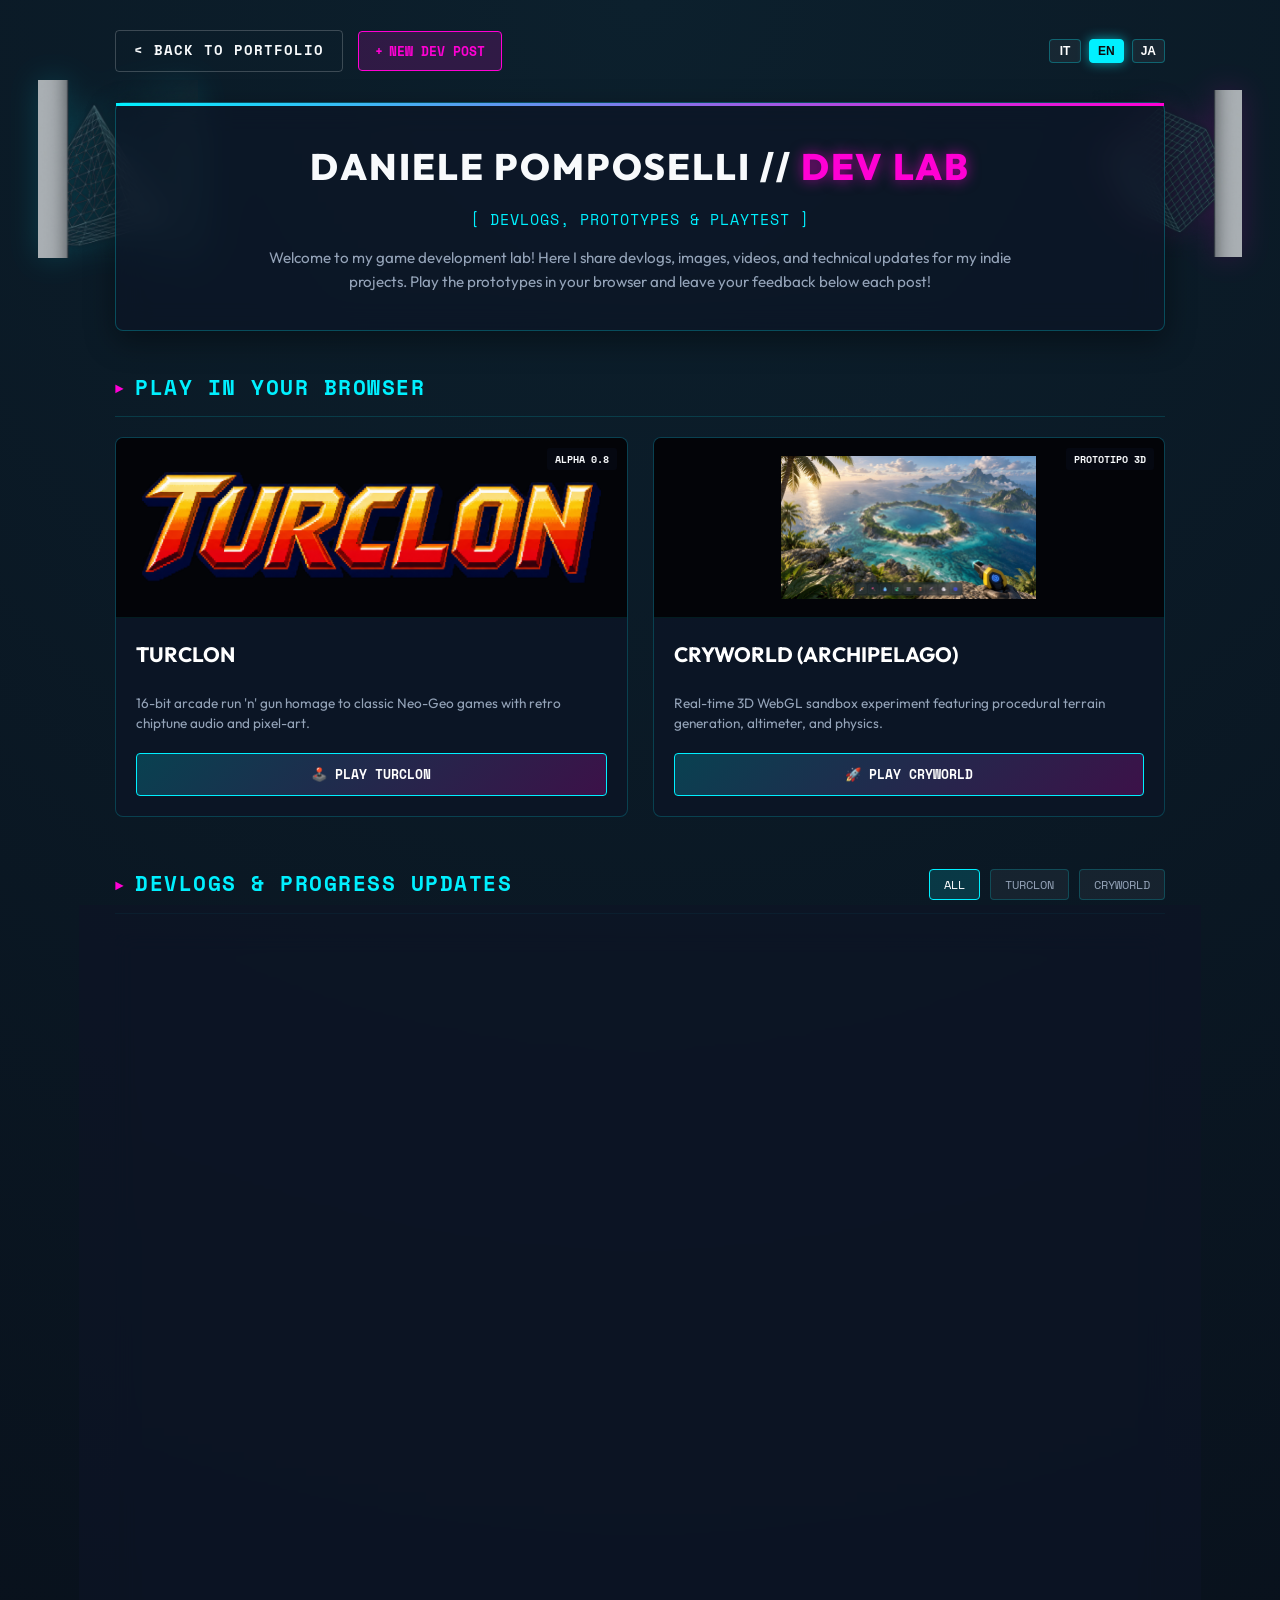
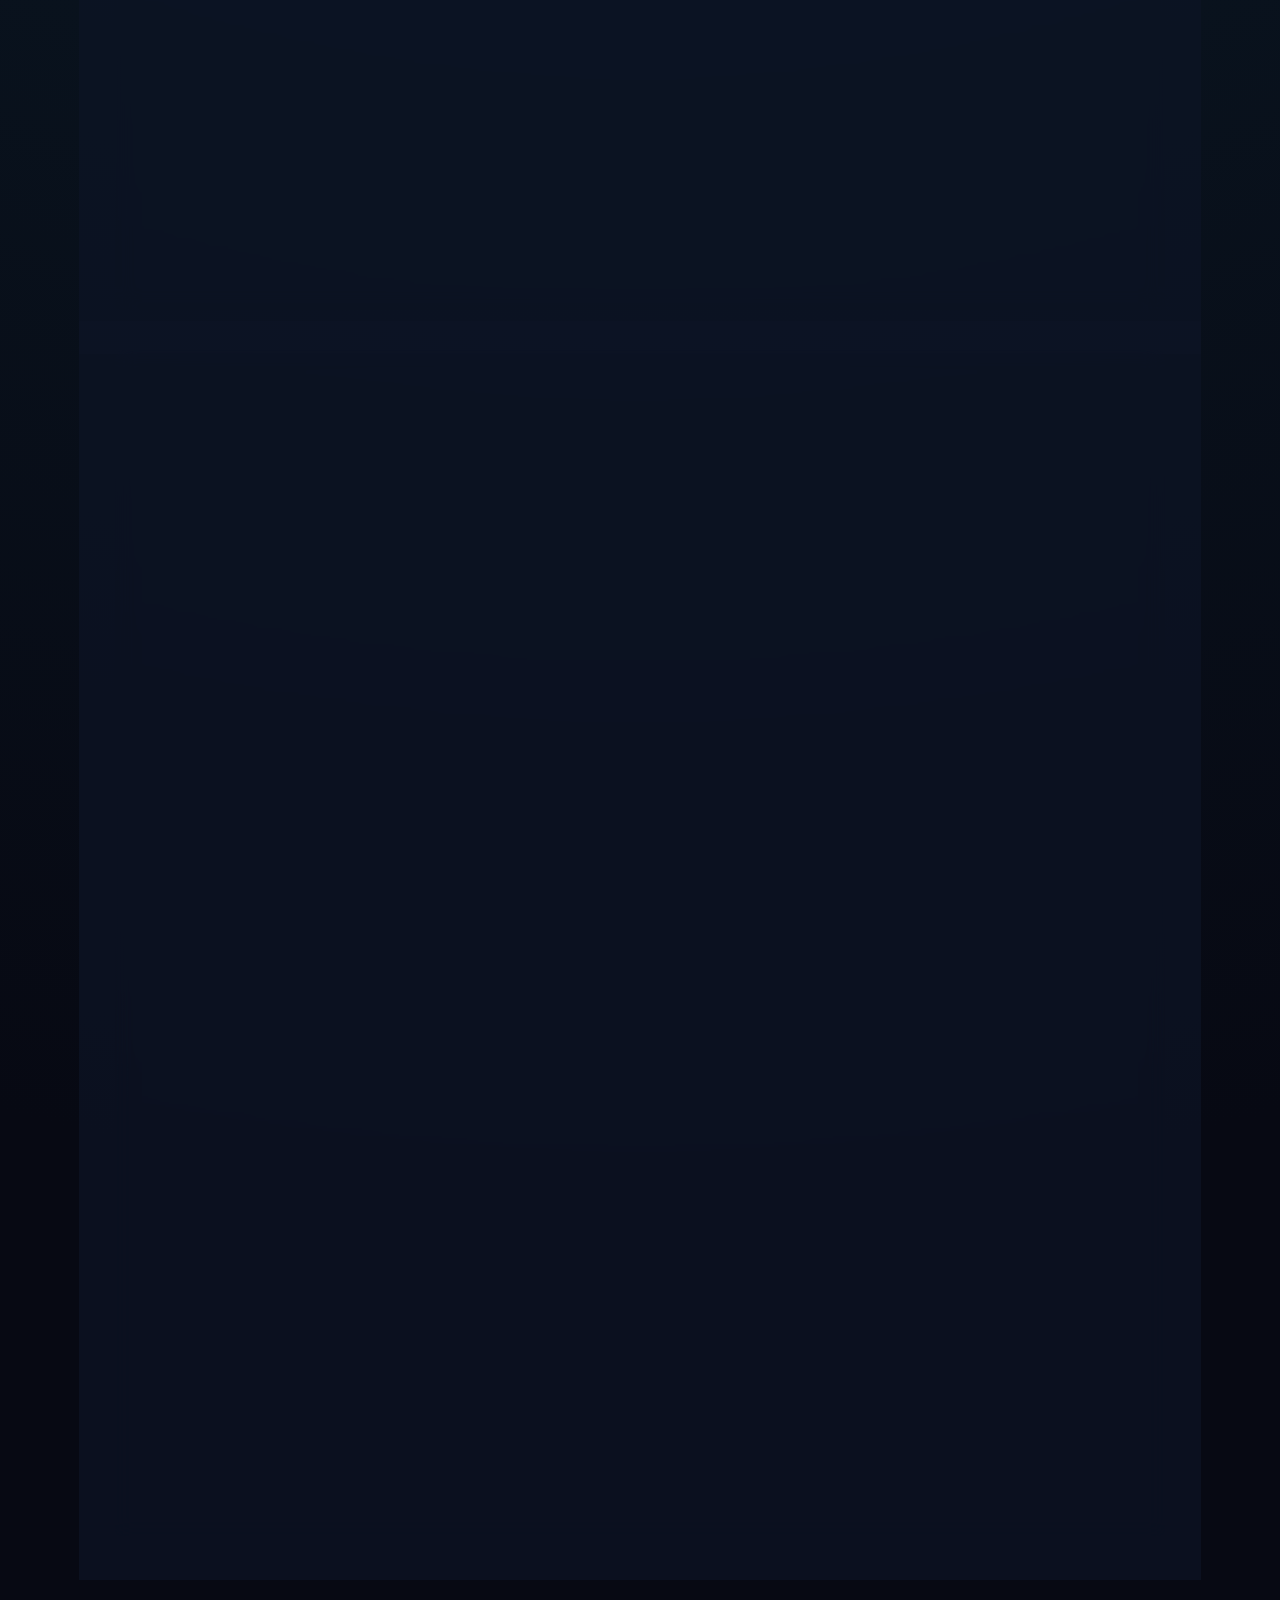
==== commit fe6516a5: "Update Cryworld showcase and devlog image in DevLab" ====
--- a/devlab.html
+++ b/devlab.html
@@ -693,7 +693,7 @@
       <!-- GAME 2: CRYWORLD / ARCHIPELAGO -->
       <div class="playable-card">
         <div class="playable-thumb">
-          <img src="assets/archipelago_card.png" alt="Cryworld Archipelago">
+          <img src="assets/cryworld_card.jpg" alt="Cryworld Archipelago">
           <span class="playable-badge badge-cryworld">PROTOTIPO 3D</span>
         </div>
         <div class="playable-body">
@@ -810,7 +810,7 @@
         author: "Daniele Pomposelli",
         date: "15 Settembre 2026",
         mediaType: "image",
-        mediaUrl: "assets/archipelago_card.png",
+        mediaUrl: "assets/cryworld_card.jpg",
         content: `I test sul prototipo 3D <strong>Cryworld</strong> procedono a pieno ritmo!<br><br>
         <strong>Punti chiave di questo aggiornamento:</strong><br>
         • Ottimizzazione del rendering WebGL per mantenere stabili i 60 FPS anche su laptop.<br>
@@ -828,7 +828,7 @@
     ];
 
     // Storage keys
-    const POSTS_STORAGE_KEY = 'daniele_devlab_posts_v1';
+    const POSTS_STORAGE_KEY = 'daniele_devlab_posts_v2';
 
     function getPosts() {
       const stored = localStorage.getItem(POSTS_STORAGE_KEY);
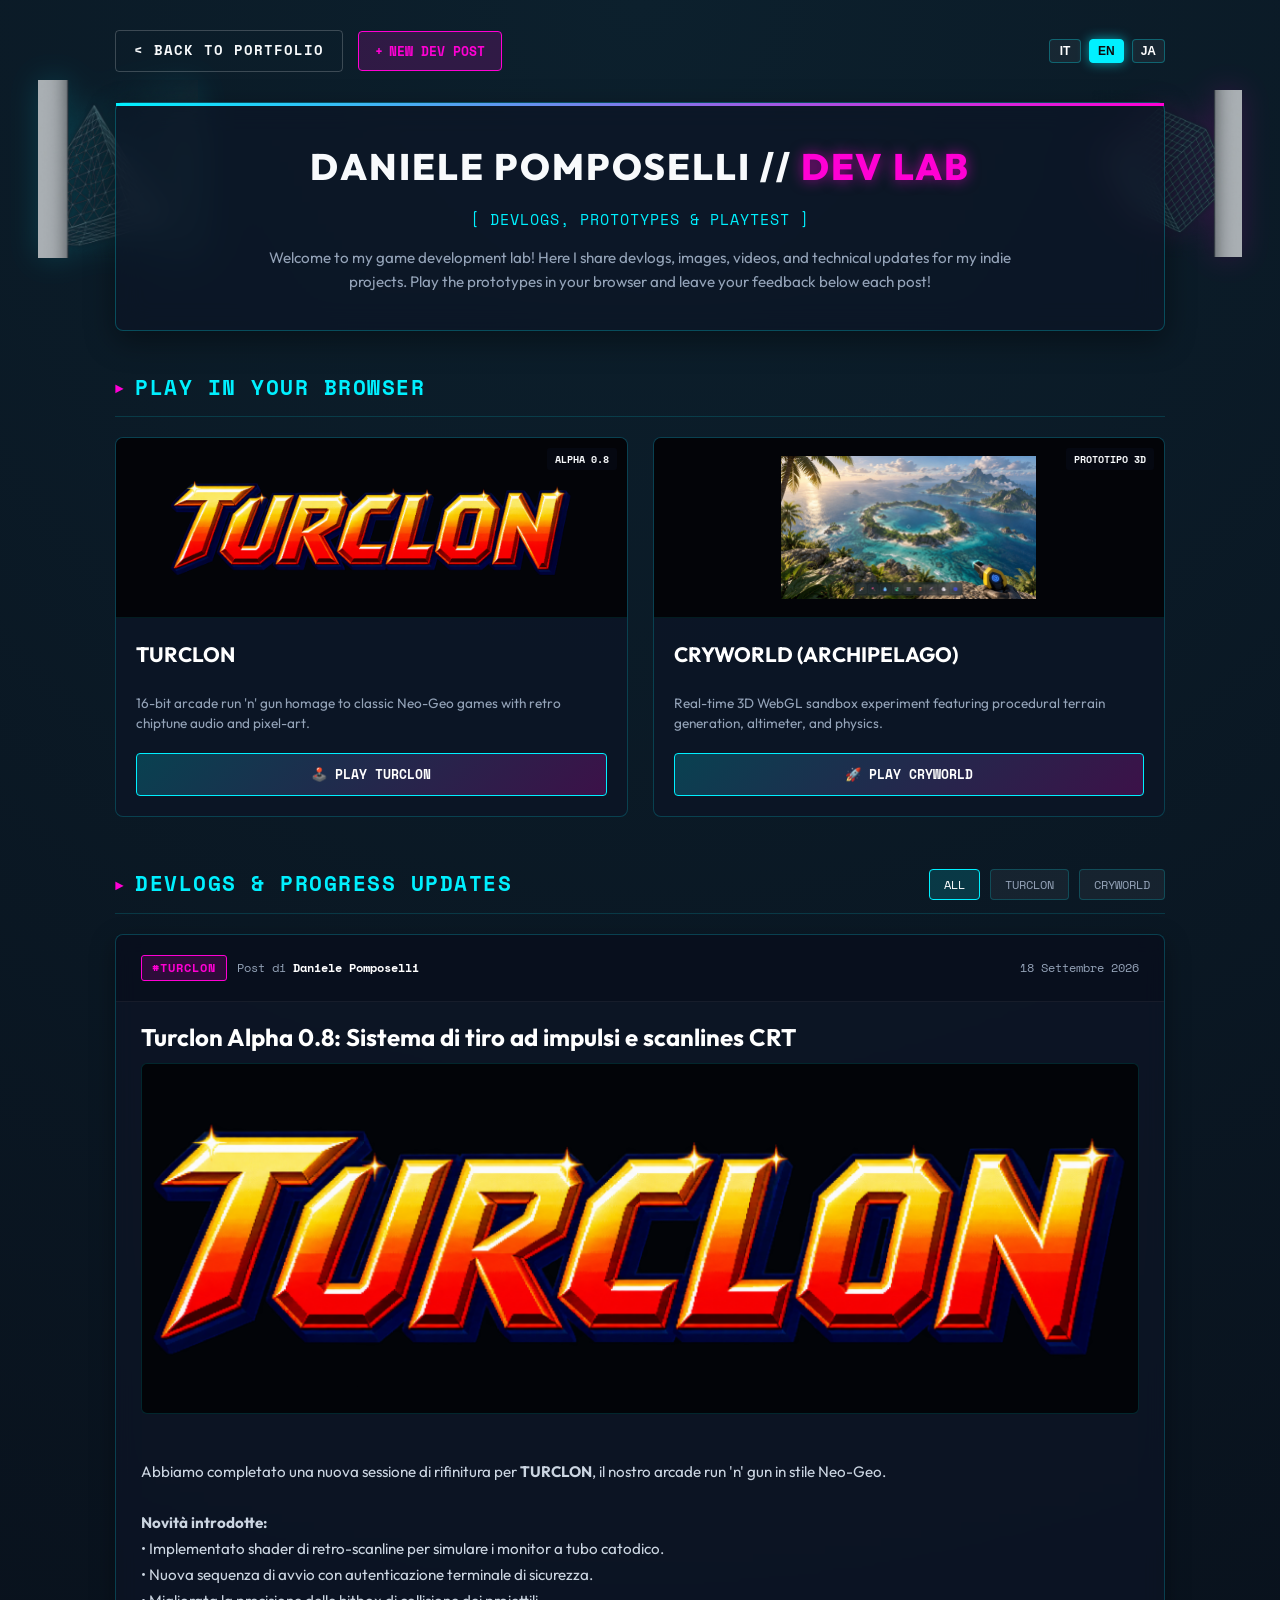
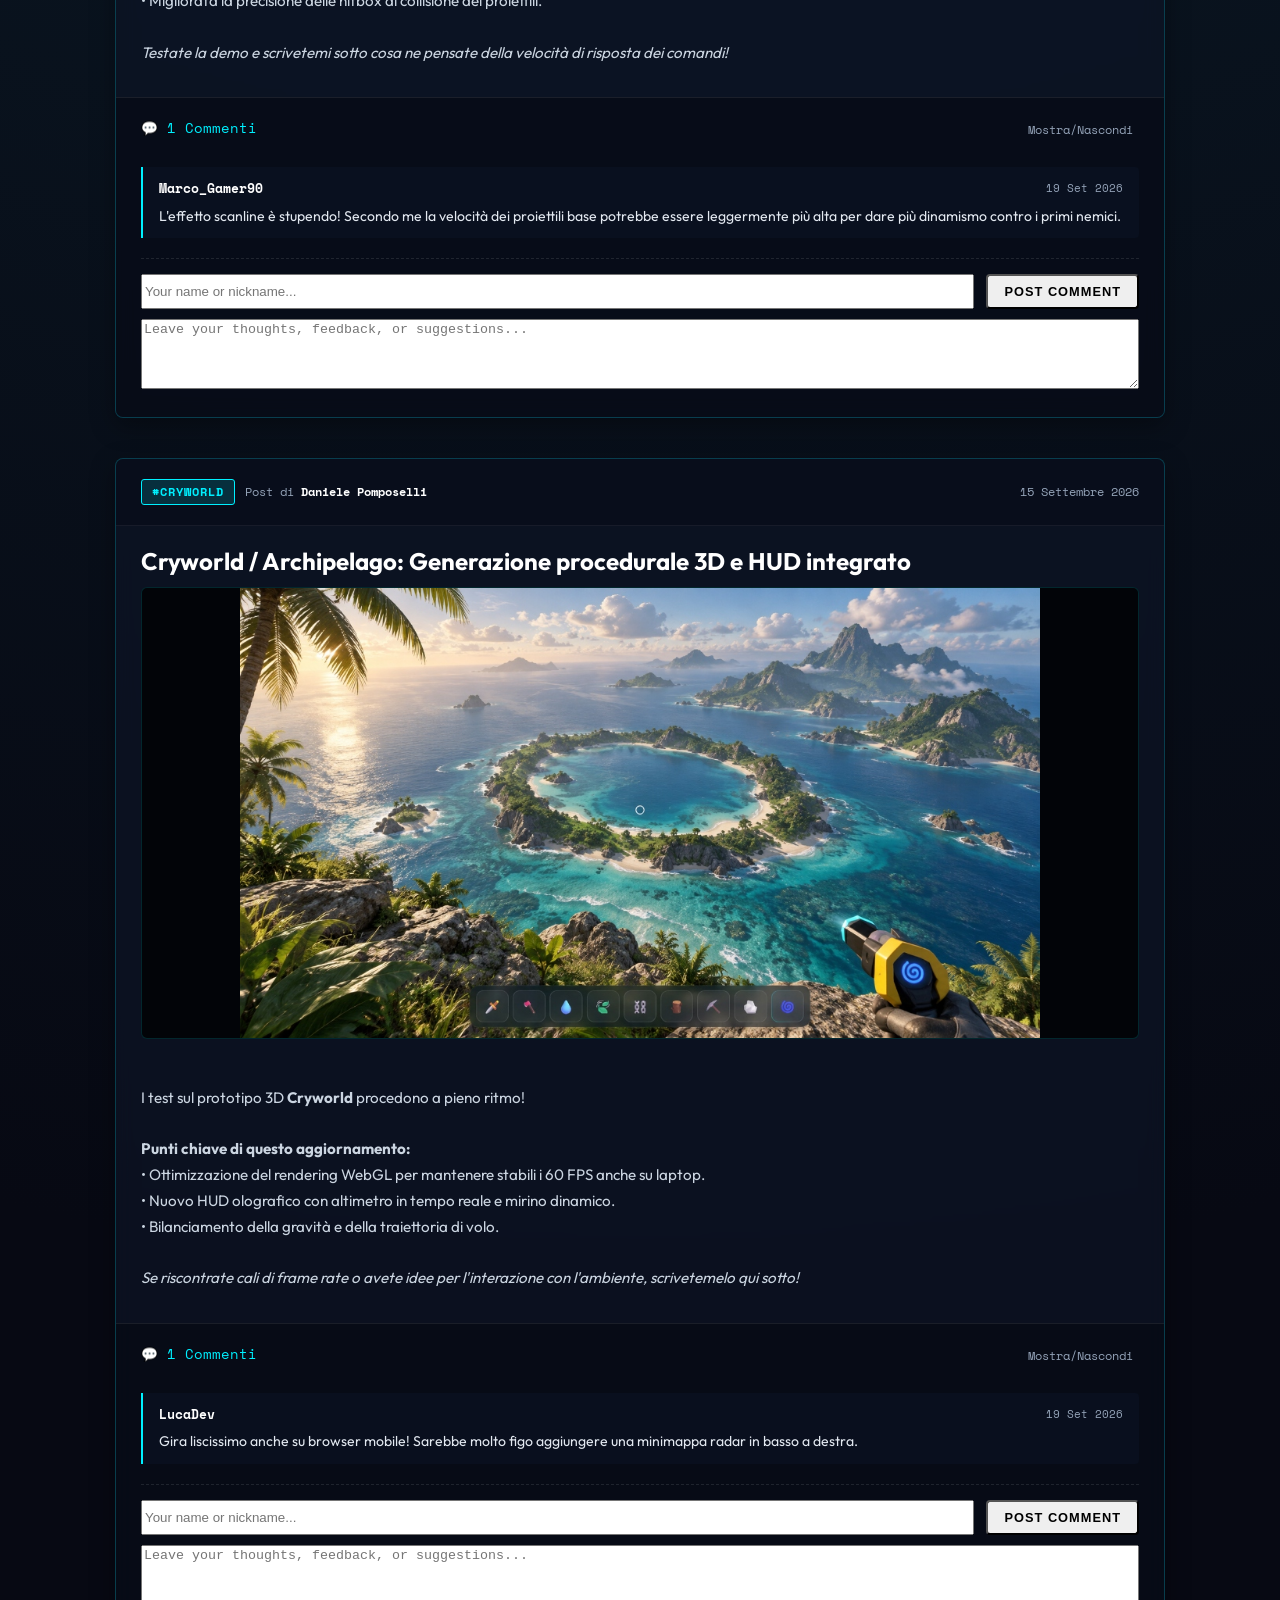
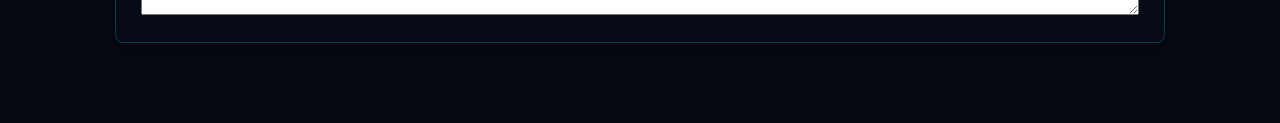
==== commit bcde4e0d: "Update Turclon logo in DevLab" ====
--- a/devlab.html
+++ b/devlab.html
@@ -676,7 +676,7 @@
       <!-- GAME 1: TURCLON -->
       <div class="playable-card">
         <div class="playable-thumb">
-          <img src="assets/turclon_logo.png" alt="TURCLON 16-Bit">
+          <img src="assets/turclon_title.png" alt="TURCLON 16-Bit">
           <span class="playable-badge badge-turclon">ALPHA 0.8</span>
         </div>
         <div class="playable-body">
@@ -788,7 +788,7 @@
         author: "Daniele Pomposelli",
         date: "18 Settembre 2026",
         mediaType: "image",
-        mediaUrl: "assets/turclon_logo.png",
+        mediaUrl: "assets/turclon_title.png",
         content: `Abbiamo completato una nuova sessione di rifinitura per <strong>TURCLON</strong>, il nostro arcade run 'n' gun in stile Neo-Geo.<br><br>
         <strong>Novità introdotte:</strong><br>
         • Implementato shader di retro-scanline per simulare i monitor a tubo catodico.<br>
@@ -828,7 +828,7 @@
     ];
 
     // Storage keys
-    const POSTS_STORAGE_KEY = 'daniele_devlab_posts_v2';
+    const POSTS_STORAGE_KEY = 'daniele_devlab_posts_v3';
 
     function getPosts() {
       const stored = localStorage.getItem(POSTS_STORAGE_KEY);
